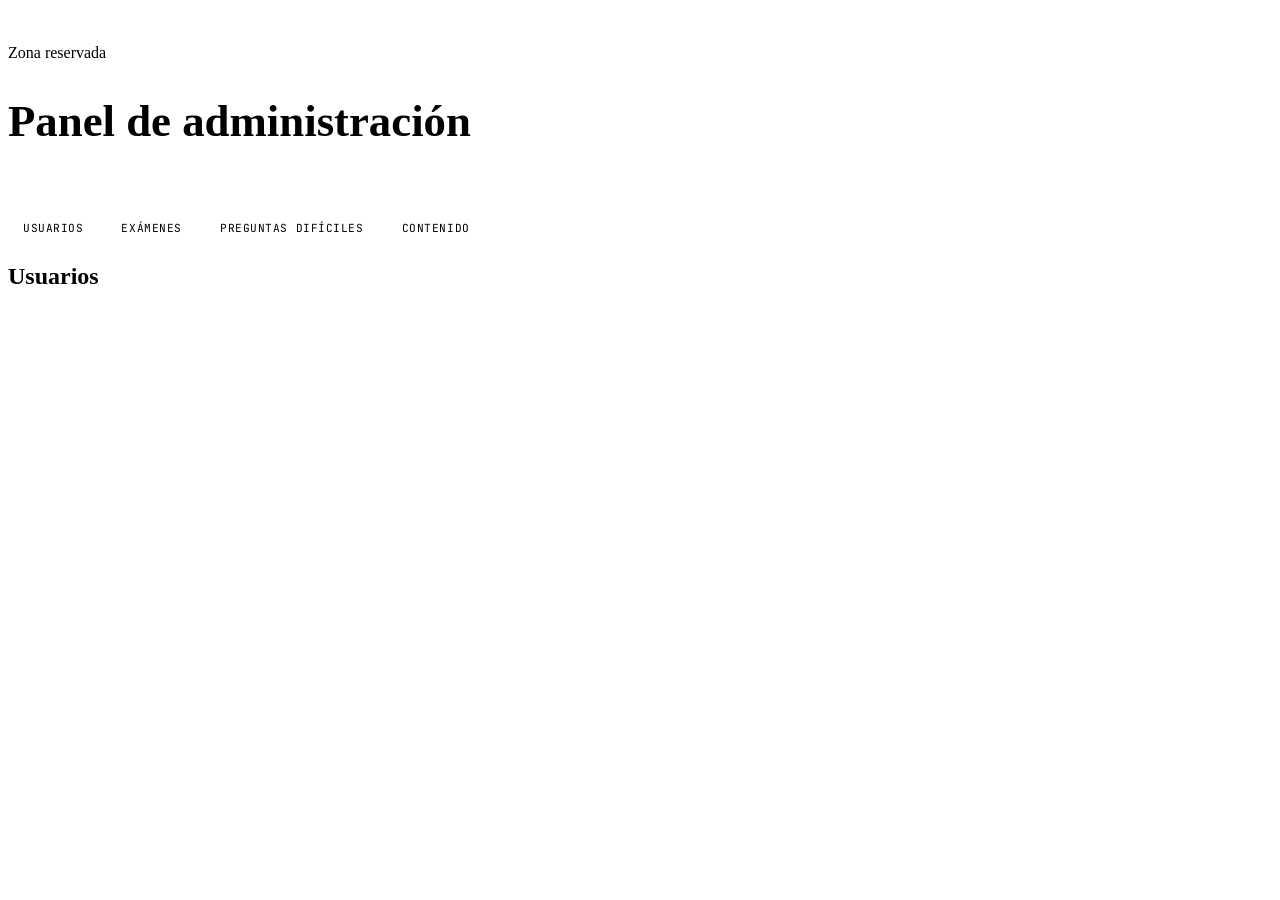
==== admin.html @ 86afa159 "Add files via upload" ====
<!doctype html>
<html lang="es">
<head>
<meta charset="utf-8">
<meta name="viewport" content="width=device-width, initial-scale=1, viewport-fit=cover">
<title>Administración · Física UNED</title>
<meta name="theme-color" content="#0a1210">
<link rel="manifest" href="manifest.webmanifest">
<link rel="icon" href="icons/icon.svg" type="image/svg+xml">
<link rel="apple-touch-icon" href="icons/icon-180.png">
<link rel="preconnect" href="https://fonts.googleapis.com">
<link rel="preconnect" href="https://fonts.gstatic.com" crossorigin>
<link rel="stylesheet" href="https://fonts.googleapis.com/css2?family=Big+Shoulders+Display:wght@600;700;800&family=Literata:ital,wght@0,400;0,500;0,600;1,400&family=JetBrains+Mono:wght@400;500;700&display=swap">
<link rel="stylesheet" href="assets/css/base.css">
<style>
  .admin-hero{ padding:36px 0 6px; }
  .admin-hero h1{ font-size:clamp(1.9rem,5.5vw,2.8rem); line-height:1; }
  .admin-hero h1 em{ font-style:normal; color:var(--accent); }
  .kpis{ display:grid; grid-template-columns:repeat(auto-fit,minmax(150px,1fr)); gap:12px; margin-top:22px; }
  .kpi{ background:var(--bg-elev); border:1px solid var(--line); border-radius:11px; padding:15px 17px; }
  .kpi .k{ font-family:'JetBrains Mono',monospace; font-size:0.6rem; text-transform:uppercase; letter-spacing:0.08em; color:var(--ink-dim); display:block; }
  .kpi .v{ font-family:'Big Shoulders Display',sans-serif; font-size:1.9rem; font-weight:800; line-height:1.1; margin-top:4px; }
  .kpi .n{ font-size:0.72rem; color:var(--ink-dim); font-family:'JetBrains Mono',monospace; }
  .tabs-admin{ display:flex; gap:8px; margin-top:26px; flex-wrap:wrap; }
  .tabs-admin button{
    font-family:'JetBrains Mono',monospace; font-size:0.7rem; text-transform:uppercase; letter-spacing:0.05em;
    border:1px solid var(--line); background:var(--bg-elev); color:var(--ink-dim); border-radius:20px;
    padding:8px 15px; cursor:pointer;
  }
  .tabs-admin button[aria-selected="true"]{ border-color:var(--accent); color:var(--accent); background:var(--accent-soft); }
  select.rol{ padding:5px 8px; font-size:0.75rem; }
</style>
</head>
<body>

<main class="wrap">
  <section class="admin-hero">
    <span class="eyebrow">Zona reservada</span>
    <h1>Panel de <em>administración</em></h1>
    <p class="muted" id="subtitulo" style="max-width:60ch; margin-top:12px"></p>
    <div class="kpis" id="kpis"></div>
  </section>

  <div class="tabs-admin" role="tablist">
    <button role="tab" data-vista="usuarios" aria-selected="true">Usuarios</button>
    <button role="tab" data-vista="examenes" aria-selected="false">Exámenes</button>
    <button role="tab" data-vista="preguntas" aria-selected="false">Preguntas difíciles</button>
    <button role="tab" data-vista="contenido" aria-selected="false">Contenido</button>
  </div>

  <section class="panel" style="margin-top:16px">
    <div class="panel-head"><h2 id="tituloVista">Usuarios</h2><span class="pill" id="contadorVista"></span></div>
    <div class="panel-body" style="padding:0" id="vista"></div>
  </section>
</main>

<script type="module">
import * as store from "./assets/js/store.js";
import * as ui from "./assets/js/ui.js";
import { CURSOS, TEMARIOS } from "./assets/js/curriculum.js";

await ui.arrancar("admin");

const vista = document.getElementById("vista");
const contador = document.getElementById("contadorVista");
const titulo = document.getElementById("tituloVista");

/* --- control de acceso --- */
if (!store.esAdmin()){
  document.querySelector("main").innerHTML = "";
  document.querySelector("main").appendChild(
    ui.el("div",{class:"card", style:"margin-top:60px; text-align:center"},
      ui.el("h2",{},"Acceso restringido"),
      ui.el("p",{class:"muted", style:"margin-top:10px"},"Esta zona es solo para administradores."),
      ui.el("a",{class:"btn primary", href:"index.html"},"Volver al inicio")
    )
  );
} else {
  document.getElementById("subtitulo").textContent = store.modo()==="local"
    ? "Estás en modo local: aquí verás solo tus propios datos. Cuando conectes Supabase, este panel mostrará a todos los usuarios registrados, sus resultados y las preguntas que más se atascan."
    : "Gestión de usuarios registrados, resultados de exámenes y salud del contenido.";
  pintarKPIs();
  cambiarVista("usuarios");
}

document.querySelectorAll(".tabs-admin button").forEach(b=>{
  b.addEventListener("click", ()=>{
    document.querySelectorAll(".tabs-admin button").forEach(x=>x.setAttribute("aria-selected","false"));
    b.setAttribute("aria-selected","true");
    cambiarVista(b.dataset.vista);
  });
});

async function pintarKPIs(){
  const kpis = document.getElementById("kpis");
  kpis.innerHTML = "";
  let usuarios = [];
  try { usuarios = await store.adminUsuarios(); } catch(e){}
  const exs = await store.adminExamenes();
  const hace7 = Date.now() - 7*86400000;
  const activos = usuarios.filter(u=>u.last_seen_at && new Date(u.last_seen_at).getTime() > hace7).length;
  const publicados = Object.values(TEMARIOS).reduce((a,s)=>a+s.temas.filter(t=>t.estado==="publicado").length,0);
  const totalTemas = Object.values(TEMARIOS).reduce((a,s)=>a+s.temas.length,0);
  const abiertas = CURSOS.flatMap(c=>c.asignaturas).filter(a=>a.estado==="abierta").length;
  const totalAsig = CURSOS.flatMap(c=>c.asignaturas).length;

  [
    { k:"Usuarios", v:usuarios.length, n:`${activos} activos esta semana` },
    { k:"Exámenes hechos", v:exs.length, n:`${exs.filter(e=>e.passed).length} aprobados` },
    { k:"Temas publicados", v:`${publicados}/${totalTemas}`, n:"en Cálculo I" },
    { k:"Asignaturas abiertas", v:`${abiertas}/${totalAsig}`, n:"del grado completo" },
  ].forEach(d=>{
    kpis.appendChild(ui.el("div",{class:"kpi"},
      ui.el("span",{class:"k"}, d.k),
      ui.el("div",{class:"v"}, String(d.v)),
      ui.el("span",{class:"n"}, d.n)
    ));
  });
}

async function cambiarVista(nombre){
  vista.innerHTML = '<div class="empty">Cargando…</div>';
  if (nombre==="usuarios") return vistaUsuarios();
  if (nombre==="examenes") return vistaExamenes();
  if (nombre==="preguntas") return vistaPreguntas();
  if (nombre==="contenido") return vistaContenido();
}

async function vistaUsuarios(){
  titulo.textContent = "Usuarios";
  const usuarios = await store.adminUsuarios();
  contador.textContent = `${usuarios.length} registrados`;
  if(!usuarios.length){ vista.innerHTML = '<div class="empty">Todavía no hay usuarios registrados.</div>'; return; }

  const tabla = ui.el("table",{},
    ui.el("thead",{}, ui.el("tr",{},
      ui.el("th",{},"Usuario"), ui.el("th",{},"Correo"), ui.el("th",{},"Rol"),
      ui.el("th",{},"XP"), ui.el("th",{},"Aciertos"), ui.el("th",{},"Alta"), ui.el("th",{},"Última actividad")
    ))
  );
  const tbody = ui.el("tbody");
  usuarios.forEach(u=>{
    const selector = ui.el("select",{class:"rol"});
    ["student","admin"].forEach(r=>{
      const o = ui.el("option",{value:r}, r==="admin"?"Administrador":"Estudiante");
      if((u.role||"student")===r) o.setAttribute("selected","selected");
      selector.appendChild(o);
    });
    selector.addEventListener("change", async ()=>{
      try{ await store.adminCambiarRol(u.id, selector.value); }
      catch(e){ alert("No se pudo cambiar el rol: "+e.message); }
    });
    if (store.modo()==="local") selector.disabled = true;

    tbody.appendChild(ui.el("tr",{},
      ui.el("td",{}, u.display_name || "—"),
      ui.el("td",{class:"num"}, u.email || "—"),
      ui.el("td",{}, selector),
      ui.el("td",{class:"num"}, String(u.xp ?? 0)),
      ui.el("td",{class:"num"}, `${u.correctas ?? 0}/${u.respuestas ?? 0}`),
      ui.el("td",{class:"num"}, ui.fecha(u.created_at)),
      ui.el("td",{class:"num"}, ui.haceCuanto(u.last_seen_at))
    ));
  });
  tabla.appendChild(tbody);
  vista.innerHTML = "";
  vista.appendChild(ui.el("div",{class:"table-scroll"}, tabla));
}

async function vistaExamenes(){
  titulo.textContent = "Exámenes";
  const exs = await store.adminExamenes();
  contador.textContent = `${exs.length} intentos`;
  if(!exs.length){ vista.innerHTML = '<div class="empty">Todavía no se ha hecho ningún examen.</div>'; return; }

  const tabla = ui.el("table",{},
    ui.el("thead",{}, ui.el("tr",{},
      ui.el("th",{},"Fecha"), ui.el("th",{},"Usuario"), ui.el("th",{},"Tema"),
      ui.el("th",{},"Nota"), ui.el("th",{},"Resultado")
    ))
  );
  const tbody = ui.el("tbody");
  exs.forEach(e=>{
    const tema = Object.values(TEMARIOS).flatMap(a=>a.temas).find(t=>t.code===e.topic);
    tbody.appendChild(ui.el("tr",{},
      ui.el("td",{class:"num"}, ui.fecha(e.at, true)),
      ui.el("td",{}, e.nombre || e.email || "—"),
      ui.el("td",{}, tema?.titulo || e.topic),
      ui.el("td",{class:"num"}, `${e.score}/${e.total}`),
      ui.el("td",{}, ui.el("span",{class:"pill "+(e.passed?"on":"warn")}, e.passed?"Aprobado":"Suspenso"))
    ));
  });
  tabla.appendChild(tbody);
  vista.innerHTML = "";
  vista.appendChild(ui.el("div",{class:"table-scroll"}, tabla));
}

async function vistaPreguntas(){
  titulo.textContent = "Preguntas difíciles";
  const dificiles = await store.adminPreguntasDificiles();
  contador.textContent = `${dificiles.length} con fallos`;
  if(!dificiles.length){ vista.innerHTML = '<div class="empty">Ninguna pregunta acumula fallos todavía.</div>'; return; }

  const tabla = ui.el("table",{},
    ui.el("thead",{}, ui.el("tr",{},
      ui.el("th",{},"Pregunta"), ui.el("th",{},"Fallos"), ui.el("th",{},"Intentos"), ui.el("th",{},"Tasa de fallo")
    ))
  );
  const tbody = ui.el("tbody");
  dificiles.forEach(d=>{
    const tasa = Math.round(100*d.fallos/Math.max(1,d.intentos));
    tbody.appendChild(ui.el("tr",{},
      ui.el("td",{class:"num"}, d.item),
      ui.el("td",{class:"num"}, String(d.fallos)),
      ui.el("td",{class:"num"}, String(d.intentos)),
      ui.el("td",{}, ui.el("span",{class:"pill "+(tasa>60?"off":"warn")}, tasa+"%"))
    ));
  });
  tabla.appendChild(tbody);
  vista.innerHTML = "";
  vista.appendChild(ui.el("div",{class:"table-scroll"}, tabla));
  vista.appendChild(ui.el("div",{class:"empty", style:"text-align:left"},
    "Las preguntas con tasa de fallo alta son candidatas a reescribirse o a reforzarse con más explicación en el tema."));
}

function vistaContenido(){
  titulo.textContent = "Contenido";
  const asignaturas = CURSOS.flatMap(c=>c.asignaturas.map(a=>({...a, curso:c.n})));
  contador.textContent = `${asignaturas.length} asignaturas`;
  const tabla = ui.el("table",{},
    ui.el("thead",{}, ui.el("tr",{},
      ui.el("th",{},"Curso"), ui.el("th",{},"Asignatura"), ui.el("th",{},"Estado"), ui.el("th",{},"Temas publicados")
    ))
  );
  const tbody = ui.el("tbody");
  asignaturas.forEach(a=>{
    const temario = TEMARIOS[a.code];
    const pub = temario ? temario.temas.filter(t=>t.estado==="publicado").length : 0;
    const tot = temario ? temario.temas.length : 0;
    tbody.appendChild(ui.el("tr",{},
      ui.el("td",{class:"num"}, String(a.curso)),
      ui.el("td",{}, a.nombre),
      ui.el("td",{}, ui.el("span",{class:"pill "+(a.estado==="abierta"?"on":"")}, a.estado==="abierta"?"Abierta":"En construcción")),
      ui.el("td",{class:"num"}, tot ? `${pub}/${tot}` : "—")
    ));
  });
  tabla.appendChild(tbody);
  vista.innerHTML = "";
  vista.appendChild(ui.el("div",{class:"table-scroll"}, tabla));
}

ui.montarPie();
</script>
</body>
</html>
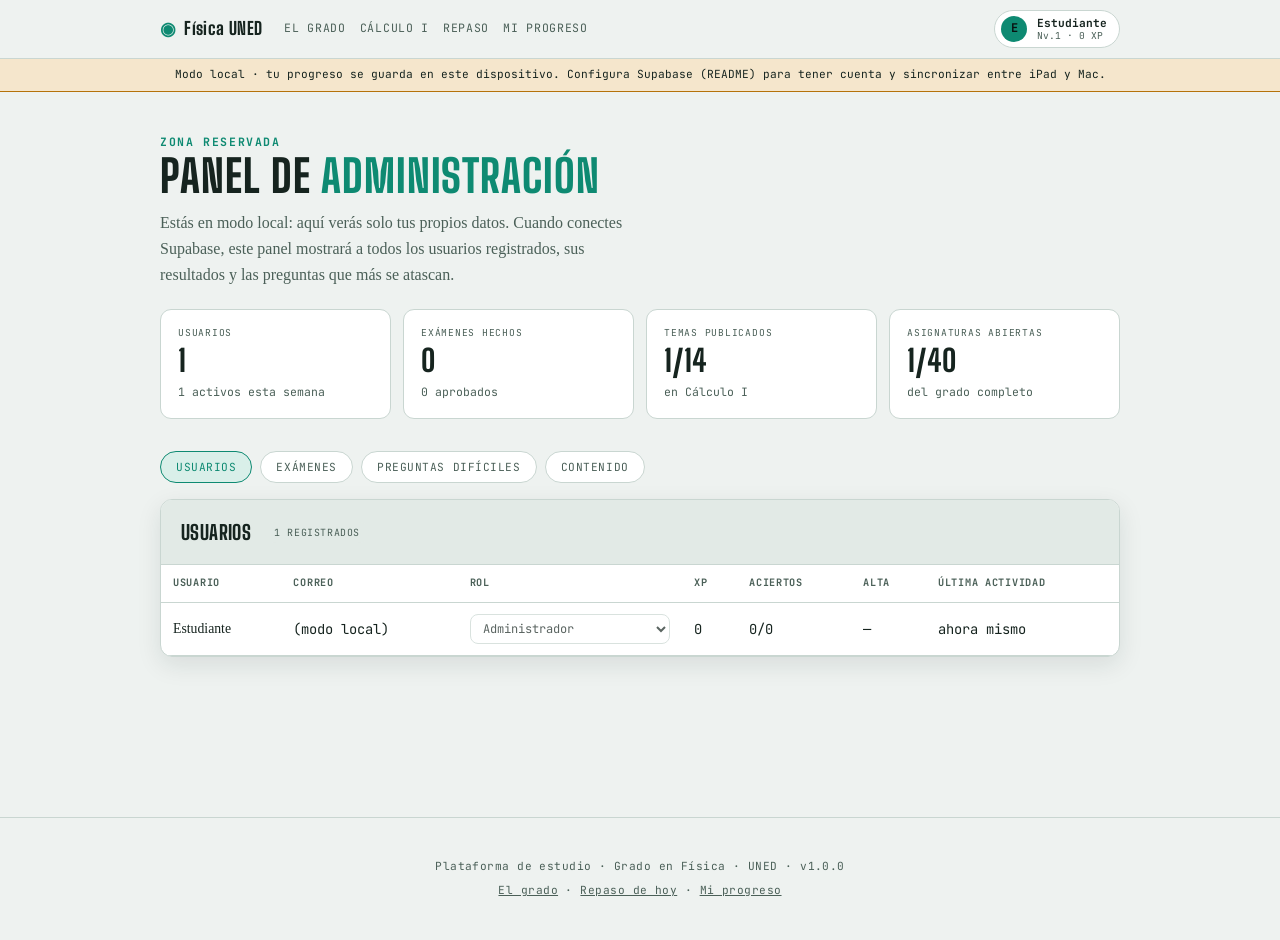
==== commit 846725bb: "Add files via upload" ====
--- a/admin.html
+++ b/admin.html
@@ -6,12 +6,303 @@
 <title>Administración · Física UNED</title>
 <meta name="theme-color" content="#0a1210">
 <link rel="manifest" href="manifest.webmanifest">
-<link rel="icon" href="icons/icon.svg" type="image/svg+xml">
-<link rel="apple-touch-icon" href="icons/icon-180.png">
+<link rel="icon" href="icon.svg" type="image/svg+xml">
+<link rel="apple-touch-icon" href="icon-180.png">
 <link rel="preconnect" href="https://fonts.googleapis.com">
 <link rel="preconnect" href="https://fonts.gstatic.com" crossorigin>
 <link rel="stylesheet" href="https://fonts.googleapis.com/css2?family=Big+Shoulders+Display:wght@600;700;800&family=Literata:ital,wght@0,400;0,500;0,600;1,400&family=JetBrains+Mono:wght@400;500;700&display=swap">
-<link rel="stylesheet" href="assets/css/base.css">
+<style>
+/* ==========================================================================
+   Física UNED — sistema de diseño compartido
+   Estética: panel de instrumentación / osciloscopio de laboratorio
+   ========================================================================== */
+
+:root{
+  --bg:#eef2f0;
+  --bg-elev:#ffffff;
+  --bg-sunken:#e2eae6;
+  --ink:#16241f;
+  --ink-dim:#4b6058;
+  --accent:#0e8a72;
+  --accent-soft:#d9efe9;
+  --accent-2:#b5720a;
+  --accent-2-soft:#f5e6cc;
+  --line:#c9d6d1;
+  --grid:#dbe5e1;
+  --bad:#b1352b;
+  --bad-soft:#f6dcda;
+  --good:#0e8a72;
+  --shadow:0 8px 24px rgba(20,40,35,0.10);
+  --scope-bg:#0a1210;
+  --radius:12px;
+}
+@media (prefers-color-scheme: dark){
+  :root:not([data-theme="light"]){
+    --bg:#0a1210;
+    --bg-elev:#101c19;
+    --bg-sunken:#0d1815;
+    --ink:#e7f3ee;
+    --ink-dim:#93a8a0;
+    --accent:#3ddc97;
+    --accent-soft:#123227;
+    --accent-2:#ffb454;
+    --accent-2-soft:#2b2213;
+    --line:#1f2f2a;
+    --grid:#16211d;
+    --bad:#ff8686;
+    --bad-soft:#2c1414;
+    --good:#3ddc97;
+    --shadow:0 8px 28px rgba(0,0,0,0.45);
+    --scope-bg:#050b09;
+  }
+}
+:root[data-theme="dark"]{
+  --bg:#0a1210;
+  --bg-elev:#101c19;
+  --bg-sunken:#0d1815;
+  --ink:#e7f3ee;
+  --ink-dim:#93a8a0;
+  --accent:#3ddc97;
+  --accent-soft:#123227;
+  --accent-2:#ffb454;
+  --accent-2-soft:#2b2213;
+  --line:#1f2f2a;
+  --grid:#16211d;
+  --bad:#ff8686;
+  --bad-soft:#2c1414;
+  --good:#3ddc97;
+  --shadow:0 8px 28px rgba(0,0,0,0.45);
+  --scope-bg:#050b09;
+}
+
+*{ box-sizing:border-box; }
+html{ -webkit-text-size-adjust:100%; }
+body{
+  margin:0;
+  background:var(--bg);
+  color:var(--ink);
+  font-family:'Literata', Georgia, 'Times New Roman', serif;
+  line-height:1.6;
+  min-height:100vh;
+  overscroll-behavior-y:none;
+}
+img{ max-width:100%; }
+[hidden]{ display:none !important; }
+::selection{ background:var(--accent); color:var(--bg-elev); }
+
+h1,h2,h3,.display{
+  font-family:'Big Shoulders Display', 'Arial Narrow', sans-serif;
+  text-transform:uppercase;
+  letter-spacing:0.02em;
+  text-wrap:balance;
+  font-weight:800;
+  margin:0;
+}
+p{ margin:0 0 14px; }
+a{ color:var(--accent); }
+.mono{ font-family:'JetBrains Mono', ui-monospace, monospace; }
+code, .formula{
+  font-family:'JetBrains Mono', ui-monospace, monospace;
+  background:var(--bg-sunken);
+  border:1px solid var(--line);
+  border-radius:4px;
+  padding:0.05em 0.4em;
+  font-size:0.92em;
+  font-variant-numeric:tabular-nums;
+}
+.eyebrow{
+  font-family:'JetBrains Mono', monospace;
+  text-transform:uppercase;
+  letter-spacing:0.14em;
+  font-size:0.72rem;
+  color:var(--accent);
+  font-weight:700;
+}
+.muted{ color:var(--ink-dim); }
+.center{ text-align:center; }
+
+/* ===== Contenedores ===== */
+.wrap{ max-width:1000px; margin:0 auto; padding:0 20px 100px; }
+.wrap.narrow{ max-width:880px; }
+.wrap.tight{ max-width:520px; }
+section + section{ margin-top:38px; }
+
+/* ===== Barra superior compartida ===== */
+.appbar{
+  position:sticky; top:0; z-index:60;
+  background:color-mix(in srgb, var(--bg) 90%, transparent);
+  backdrop-filter:blur(10px);
+  border-bottom:1px solid var(--line);
+}
+.appbar-inner{
+  max-width:1000px; margin:0 auto; padding:10px 20px;
+  display:flex; align-items:center; gap:16px;
+}
+.brand{
+  font-family:'Big Shoulders Display',sans-serif; font-weight:800; font-size:1.1rem;
+  letter-spacing:0.02em; white-space:nowrap; text-decoration:none; color:var(--ink);
+  display:flex; align-items:center; gap:8px;
+}
+.brand .spark{ color:var(--accent); }
+.appbar nav{ display:flex; gap:14px; align-items:center; margin-left:6px; }
+.appbar nav a{
+  font-family:'JetBrains Mono',monospace; font-size:0.72rem; text-transform:uppercase;
+  letter-spacing:0.06em; text-decoration:none; color:var(--ink-dim); padding:4px 0;
+  border-bottom:2px solid transparent;
+}
+.appbar nav a:hover{ color:var(--ink); }
+.appbar nav a[aria-current="page"]{ color:var(--accent); border-bottom-color:var(--accent); }
+.appbar .spacer{ margin-left:auto; }
+
+.userchip{
+  display:flex; align-items:center; gap:10px; text-decoration:none; color:var(--ink);
+  border:1px solid var(--line); border-radius:22px; padding:5px 12px 5px 6px; background:var(--bg-elev);
+}
+.userchip .avatar{
+  width:26px; height:26px; border-radius:50%; background:var(--accent); color:var(--scope-bg);
+  display:flex; align-items:center; justify-content:center; font-family:'JetBrains Mono',monospace;
+  font-weight:700; font-size:0.75rem; flex:none;
+}
+.userchip .meta{ display:flex; flex-direction:column; line-height:1.15; }
+.userchip .meta .n{ font-family:'JetBrains Mono',monospace; font-size:0.7rem; font-weight:700; }
+.userchip .meta .x{ font-family:'JetBrains Mono',monospace; font-size:0.6rem; color:var(--ink-dim); }
+@media (max-width:640px){
+  .appbar nav{ display:none; }
+  .userchip .meta{ display:none; }
+}
+
+/* ===== Botones ===== */
+.btn{
+  font-family:'JetBrains Mono',monospace; font-weight:700; font-size:0.82rem;
+  letter-spacing:0.03em; text-transform:uppercase; border-radius:8px; border:1px solid var(--line);
+  padding:11px 18px; cursor:pointer; background:var(--bg-elev); color:var(--ink);
+  transition:transform .15s ease, border-color .15s ease; text-decoration:none; display:inline-block;
+  text-align:center;
+}
+.btn:hover{ transform:translateY(-1px); border-color:var(--accent); }
+.btn:active{ transform:translateY(0); }
+.btn.primary{ background:var(--accent); color:var(--scope-bg); border-color:var(--accent); }
+.btn.ghost{ background:transparent; }
+.btn.danger{ color:var(--bad); border-color:var(--bad); }
+.btn.small{ padding:7px 12px; font-size:0.7rem; }
+.btn:disabled{ opacity:0.45; cursor:not-allowed; transform:none; }
+.btn-row{ display:flex; gap:12px; flex-wrap:wrap; }
+
+/* ===== Formularios ===== */
+.field{ display:flex; flex-direction:column; gap:6px; }
+label{
+  font-family:'JetBrains Mono',monospace; font-size:0.68rem; text-transform:uppercase;
+  letter-spacing:0.06em; color:var(--ink-dim); display:flex; justify-content:space-between;
+}
+label b{ color:var(--ink); font-variant-numeric:tabular-nums; }
+input[type=email], input[type=password], input[type=text], select, textarea{
+  font-family:'JetBrains Mono',monospace; background:var(--bg-elev); color:var(--ink);
+  border:1px solid var(--line); border-radius:8px; padding:11px 12px; font-size:0.9rem; width:100%;
+}
+input:focus-visible, select:focus-visible, button:focus-visible, a:focus-visible{
+  outline:2px solid var(--accent); outline-offset:2px;
+}
+input[type=range]{ width:100%; accent-color:var(--accent); }
+
+/* ===== Tarjetas / paneles ===== */
+.card{
+  background:var(--bg-elev); border:1px solid var(--line); border-radius:var(--radius);
+  padding:20px; box-shadow:var(--shadow);
+}
+.panel{
+  background:var(--bg-elev); border:1px solid var(--line); border-radius:var(--radius);
+  overflow:hidden; box-shadow:var(--shadow);
+}
+.panel-head{
+  display:flex; align-items:center; gap:14px; padding:16px 20px;
+  border-bottom:1px solid var(--line); background:var(--bg-sunken);
+}
+.panel-head h2{ font-size:1.25rem; }
+.panel-body{ padding:20px; }
+
+.callout{
+  background:var(--accent-2-soft); border:1px solid var(--accent-2); border-radius:8px;
+  padding:12px 14px; font-size:0.92rem; margin:14px 0;
+}
+.callout .eyebrow{ color:var(--accent-2); }
+.notice{
+  background:var(--accent-soft); border:1px solid var(--accent); border-radius:8px;
+  padding:12px 14px; font-size:0.9rem; color:var(--ink);
+}
+.notice.error{ background:var(--bad-soft); border-color:var(--bad); }
+
+/* ===== Barras de progreso ===== */
+.bar-track{ height:8px; border-radius:5px; background:var(--bg-sunken); border:1px solid var(--line); overflow:hidden; }
+.bar-fill{ height:100%; background:linear-gradient(90deg, var(--accent), var(--accent-2)); width:0%; transition:width .5s ease; }
+
+.ring{ position:relative; flex:none; }
+.ring svg{ transform:rotate(-90deg); display:block; }
+.ring .ring-label{
+  position:absolute; inset:0; display:flex; align-items:center; justify-content:center;
+  font-family:'JetBrains Mono',monospace; font-weight:700; font-size:0.9rem;
+}
+
+/* ===== Estadísticas ===== */
+.stat-row{ display:flex; flex-wrap:wrap; gap:10px 28px; }
+.stat{ font-family:'JetBrains Mono',monospace; }
+.stat .k{ display:block; font-size:0.63rem; text-transform:uppercase; letter-spacing:0.08em; color:var(--ink-dim); }
+.stat .v{ font-size:1.15rem; font-weight:700; font-variant-numeric:tabular-nums; }
+.stat .v.good{ color:var(--good); }
+.stat .v.bad{ color:var(--bad); }
+.stat .v.warn{ color:var(--accent-2); }
+
+/* ===== Tablas ===== */
+.table-scroll{ overflow-x:auto; }
+table{ width:100%; border-collapse:collapse; font-size:0.86rem; }
+th{
+  font-family:'JetBrains Mono',monospace; font-size:0.64rem; text-transform:uppercase;
+  letter-spacing:0.07em; color:var(--ink-dim); text-align:left; padding:10px 12px;
+  border-bottom:1px solid var(--line); white-space:nowrap; font-weight:700;
+}
+td{ padding:11px 12px; border-bottom:1px solid var(--line); vertical-align:middle; }
+tbody tr:hover{ background:var(--bg-sunken); }
+td.num{ font-family:'JetBrains Mono',monospace; font-variant-numeric:tabular-nums; }
+
+.pill{
+  font-family:'JetBrains Mono',monospace; font-size:0.62rem; text-transform:uppercase;
+  letter-spacing:0.06em; padding:3px 9px; border-radius:20px; white-space:nowrap;
+  background:var(--bg-sunken); color:var(--ink-dim); display:inline-block;
+}
+.pill.on{ background:var(--accent-soft); color:var(--good); }
+.pill.warn{ background:var(--accent-2-soft); color:var(--accent-2); }
+.pill.off{ background:var(--bad-soft); color:var(--bad); }
+
+/* ===== Estado de carga / vacío ===== */
+.skeleton{
+  background:linear-gradient(90deg, var(--bg-sunken), var(--bg-elev), var(--bg-sunken));
+  background-size:200% 100%; animation:shimmer 1.4s infinite; border-radius:6px; height:14px;
+}
+@keyframes shimmer{ 0%{background-position:200% 0} 100%{background-position:-200% 0} }
+.empty{
+  padding:34px 20px; text-align:center; color:var(--ink-dim);
+  font-family:'JetBrains Mono',monospace; font-size:0.8rem;
+}
+
+/* ===== Pie ===== */
+footer.appfoot{
+  text-align:center; padding:40px 20px; color:var(--ink-dim);
+  font-family:'JetBrains Mono',monospace; font-size:0.7rem; letter-spacing:0.04em;
+  border-top:1px solid var(--line); margin-top:60px;
+}
+footer.appfoot a{ color:var(--ink-dim); }
+
+/* ===== Aviso de modo local ===== */
+.localbanner{
+  background:var(--accent-2-soft); border-bottom:1px solid var(--accent-2);
+  font-family:'JetBrains Mono',monospace; font-size:0.7rem; text-align:center;
+  padding:7px 16px; color:var(--ink);
+}
+
+@media (prefers-reduced-motion: reduce){
+  *{ transition:none !important; animation:none !important; scroll-behavior:auto !important; }
+}
+
+</style>
 <style>
   .admin-hero{ padding:36px 0 6px; }
   .admin-hero h1{ font-size:clamp(1.9rem,5.5vw,2.8rem); line-height:1; }
@@ -30,6 +321,40 @@
   .tabs-admin button[aria-selected="true"]{ border-color:var(--accent); color:var(--accent); background:var(--accent-soft); }
   select.rol{ padding:5px 8px; font-size:0.75rem; }
 </style>
+<!-- Diagnóstico de arranque: avisa en pantalla si faltan archivos en el servidor -->
+<script>
+(function () {
+  var fallos = [];
+  window.addEventListener('error', function (e) {
+    var t = e.target;
+    if (t && (t.tagName === 'SCRIPT' || t.tagName === 'LINK')) {
+      var url = t.src || t.href || '';
+      if (url && url.indexOf('fonts.googleapis') === -1 && fallos.indexOf(url) === -1) fallos.push(url);
+    }
+  }, true);
+  window.addEventListener('DOMContentLoaded', function () {
+    setTimeout(function () {
+      if (window.__appLista) return;
+      var lista = fallos.length
+        ? '<ul style="margin:8px 0 0 18px;padding:0">' + fallos.map(function (f) {
+            return '<li style="margin:3px 0;font-family:ui-monospace,monospace;font-size:13px">' +
+                   f.replace(location.origin, '') + '</li>';
+          }).join('') + '</ul>'
+        : '';
+      var aviso = document.createElement('div');
+      aviso.setAttribute('role', 'alert');
+      aviso.style.cssText = 'position:fixed;left:0;right:0;bottom:0;z-index:99999;background:#2c1414;' +
+        'color:#ffe4e4;border-top:2px solid #ff8686;padding:16px 20px;max-height:60vh;overflow:auto;' +
+        'font:14px/1.55 -apple-system,BlinkMacSystemFont,"Segoe UI",Roboto,sans-serif';
+      aviso.innerHTML = '<b>La aplicación no ha arrancado.</b> Faltan archivos en el servidor' +
+        (fallos.length ? ':' : '. Comprueba que las carpetas <b>assets/</b>, <b>temas/</b> e <b>icons/</b> ' +
+         'estén subidas junto a los .html.') + lista +
+        '<div style="margin-top:10px;opacity:.85">Sube la carpeta completa (con sus subcarpetas) y recarga.</div>';
+      document.body.appendChild(aviso);
+    }, 8000);
+  });
+})();
+</script>
 </head>
 <body>
 
@@ -55,9 +380,1401 @@
 </main>
 
 <script type="module">
-import * as store from "./assets/js/store.js";
-import * as ui from "./assets/js/ui.js";
-import { CURSOS, TEMARIOS } from "./assets/js/curriculum.js";
+/* ============ APLICACIÓN COMPLETA INCRUSTADA ============ */
+/* ===== módulo: assets/js/config.js ===== */
+/* ==========================================================================
+   CONFIGURACIÓN — el único archivo que necesitas tocar
+   ==========================================================================
+
+   MODO LOCAL (por defecto)
+   Si dejas SUPABASE_URL y SUPABASE_ANON_KEY vacíos, la aplicación funciona
+   igualmente: guarda tu progreso en el propio dispositivo (localStorage).
+   Perfecto para estudiar tú solo desde ya, sin registrarte en nada.
+
+   MODO NUBE (cuando quieras cuentas de usuario)
+   Rellena las dos claves con los datos de tu proyecto de Supabase y la web
+   pasará automáticamente a tener registro, login, sincronización entre
+   dispositivos y panel de administración. No hay que cambiar nada más.
+   Las instrucciones paso a paso están en README.md.
+   ========================================================================== */
+
+const SUPABASE_URL = "";
+const SUPABASE_ANON_KEY = "";
+
+/* Correos que se convierten automáticamente en administradores al registrarse.
+   Pon aquí el tuyo antes de crear tu cuenta, por ejemplo:
+   export const ADMIN_EMAILS = ["yo@ejemplo.com"];                            */
+const ADMIN_EMAILS = [];
+
+/* Identidad de la aplicación */
+const APP = {
+  nombre: "Física UNED",
+  nombreLargo: "Plataforma de estudio · Grado en Física · UNED",
+  version: "1.0.0",
+};
+
+/* ¿Hay configuración de nube disponible? */
+const CLOUD_ENABLED = Boolean(SUPABASE_URL && SUPABASE_ANON_KEY);
+
+const config = { SUPABASE_URL, SUPABASE_ANON_KEY, ADMIN_EMAILS, APP, CLOUD_ENABLED };
+
+/* ===== módulo: assets/js/curriculum.js ===== */
+/* ==========================================================================
+   PLAN DE ESTUDIOS — Grado en Física (UNED, código 6104)
+   Cada asignatura tiene estado: "abierta" | "construccion"
+   Para abrir una asignatura nueva: cambia su estado y añade su "ruta".
+   ========================================================================== */
+
+const CURSOS = [
+  {
+    n: 1,
+    nombre: "Primer curso",
+    asignaturas: [
+      { code: "ff1",  nombre: "Fundamentos de Física I",    sem: 1, ects: 6, tipo: "básica", estado: "construccion" },
+      { code: "am1",  nombre: "Análisis Matemático I",      sem: 1, ects: 6, tipo: "básica", estado: "abierta", ruta: "asignatura.html?code=am1" },
+      { code: "alg",  nombre: "Álgebra",                    sem: 1, ects: 6, tipo: "básica", estado: "construccion" },
+      { code: "qui",  nombre: "Química",                    sem: 1, ects: 6, tipo: "básica", estado: "construccion" },
+      { code: "bio",  nombre: "Biología",                   sem: 1, ects: 6, tipo: "básica", estado: "construccion" },
+      { code: "ff2",  nombre: "Fundamentos de Física II",   sem: 2, ects: 6, tipo: "básica", estado: "construccion" },
+      { code: "am2",  nombre: "Análisis Matemático II",     sem: 2, ects: 6, tipo: "básica", estado: "construccion" },
+      { code: "mm1",  nombre: "Métodos Matemáticos I",      sem: 2, ects: 6, tipo: "básica", estado: "construccion" },
+      { code: "fc1",  nombre: "Física Computacional I",     sem: 2, ects: 6, tipo: "básica", estado: "construccion" },
+      { code: "te1",  nombre: "Técnicas Experimentales I",  sem: 2, ects: 6, tipo: "básica", estado: "construccion" },
+    ],
+  },
+  {
+    n: 2,
+    nombre: "Segundo curso",
+    asignaturas: [
+      { code: "ff3",  nombre: "Fundamentos de Física III",         sem: 1, ects: 6, tipo: "obligatoria", estado: "construccion" },
+      { code: "mm2",  nombre: "Métodos Matemáticos II",            sem: 1, ects: 6, tipo: "obligatoria", estado: "construccion" },
+      { code: "em1",  nombre: "Electromagnetismo I",               sem: 1, ects: 6, tipo: "obligatoria", estado: "construccion" },
+      { code: "fc2",  nombre: "Física Computacional II",           sem: 1, ects: 6, tipo: "obligatoria", estado: "construccion" },
+      { code: "mec",  nombre: "Mecánica",                          sem: 1, ects: 6, tipo: "obligatoria", estado: "construccion" },
+      { code: "mm3",  nombre: "Métodos Matemáticos III",           sem: 2, ects: 6, tipo: "obligatoria", estado: "construccion" },
+      { code: "vo",   nombre: "Vibraciones y Ondas",               sem: 2, ects: 6, tipo: "obligatoria", estado: "construccion" },
+      { code: "em2",  nombre: "Electromagnetismo II",              sem: 2, ects: 6, tipo: "obligatoria", estado: "construccion" },
+      { code: "tce",  nombre: "Teoría de Circuitos y Electrónica", sem: 2, ects: 6, tipo: "obligatoria", estado: "construccion" },
+      { code: "te2",  nombre: "Técnicas Experimentales II",        sem: 2, ects: 6, tipo: "obligatoria", estado: "construccion" },
+    ],
+  },
+  {
+    n: 3,
+    nombre: "Tercer curso",
+    asignaturas: [
+      { code: "mm4",  nombre: "Métodos Matemáticos IV",      sem: 1, ects: 6, tipo: "obligatoria", estado: "construccion" },
+      { code: "td1",  nombre: "Termodinámica I",             sem: 1, ects: 6, tipo: "obligatoria", estado: "construccion" },
+      { code: "fq1",  nombre: "Física Cuántica I",           sem: 1, ects: 6, tipo: "obligatoria", estado: "construccion" },
+      { code: "op1",  nombre: "Óptica I",                    sem: 1, ects: 6, tipo: "obligatoria", estado: "construccion" },
+      { code: "mt",   nombre: "Mecánica Teórica",            sem: 1, ects: 6, tipo: "obligatoria", estado: "construccion" },
+      { code: "td2",  nombre: "Termodinámica II",            sem: 2, ects: 6, tipo: "obligatoria", estado: "construccion" },
+      { code: "fq2",  nombre: "Física Cuántica II",          sem: 2, ects: 6, tipo: "obligatoria", estado: "construccion" },
+      { code: "op2",  nombre: "Óptica II",                   sem: 2, ects: 6, tipo: "obligatoria", estado: "construccion" },
+      { code: "edc",  nombre: "Electrodinámica Clásica",     sem: 2, ects: 6, tipo: "obligatoria", estado: "construccion" },
+      { code: "te3",  nombre: "Técnicas Experimentales III", sem: 2, ects: 6, tipo: "obligatoria", estado: "construccion" },
+    ],
+  },
+  {
+    n: 4,
+    nombre: "Cuarto curso",
+    asignaturas: [
+      { code: "fnp",  nombre: "Física Nuclear y de Partículas", sem: 1, ects: 6,  tipo: "obligatoria", estado: "construccion" },
+      { code: "me",   nombre: "Mecánica Estadística",           sem: 1, ects: 6,  tipo: "obligatoria", estado: "construccion" },
+      { code: "ffl",  nombre: "Física de Fluidos",              sem: 1, ects: 6,  tipo: "obligatoria", estado: "construccion" },
+      { code: "fes",  nombre: "Física del Estado Sólido",       sem: 2, ects: 6,  tipo: "obligatoria", estado: "construccion" },
+      { code: "te4",  nombre: "Técnicas Experimentales IV",     sem: 2, ects: 6,  tipo: "obligatoria", estado: "construccion" },
+      { code: "mca",  nombre: "Mecánica Cuántica Avanzada",     sem: 1, ects: 5,  tipo: "optativa",    estado: "construccion" },
+      { code: "ast",  nombre: "Astrofísica General",            sem: 2, ects: 5,  tipo: "optativa",    estado: "construccion" },
+      { code: "rg",   nombre: "Relatividad General",            sem: 2, ects: 5,  tipo: "optativa",    estado: "construccion" },
+      { code: "bfi",  nombre: "Biofísica",                      sem: 1, ects: 5,  tipo: "optativa",    estado: "construccion" },
+      { code: "tfg",  nombre: "Trabajo Fin de Grado",           sem: 0, ects: 10, tipo: "TFG",         estado: "construccion" },
+    ],
+  },
+];
+
+/* Índice rápido por código */
+const ASIGNATURAS = Object.fromEntries(
+  CURSOS.flatMap((c) => c.asignaturas.map((a) => [a.code, { ...a, curso: c.n }]))
+);
+
+/* ==========================================================================
+   TEMARIOS — por ahora solo Análisis Matemático I está abierta
+   estado: "publicado" | "pendiente"
+   ========================================================================== */
+
+const TEMARIOS = {
+  am1: {
+    nombre: "Análisis Matemático I",
+    apodo: "Observatorio de Cálculo I",
+    descripcion:
+      "Cálculo de una variable mirado siempre desde la física: cinemática, campos, ondas y órbitas.",
+    temas: [
+      { code: "preliminares", n: 1,  titulo: "Preliminares",                             gancho: "Números, rectas, cónicas, funciones y trigonometría", estado: "publicado", ruta: "tema-am1-01-preliminares.html", preguntas: 21 },
+      { code: "limites",      n: 2,  titulo: "Límites y continuidad",                     gancho: "El instante en el cálculo de velocidades",           estado: "pendiente" },
+      { code: "derivadas",    n: 3,  titulo: "Diferenciación",                            gancho: "La derivada como razón de cambio física",            estado: "pendiente" },
+      { code: "trascendentes",n: 4,  titulo: "Funciones trascendentes",                   gancho: "Crecimiento exponencial, desintegración radiactiva", estado: "pendiente" },
+      { code: "aplic-deriv",  n: 5,  titulo: "Aplicaciones de las derivadas",             gancho: "Optimización y razones de cambio relacionadas",      estado: "pendiente" },
+      { code: "integracion",  n: 6,  titulo: "Integración",                               gancho: "De la velocidad a la posición",                      estado: "pendiente" },
+      { code: "tecnicas-int", n: 7,  titulo: "Técnicas de integración",                   gancho: "El arsenal para resolver integrales reales",         estado: "pendiente" },
+      { code: "aplic-int",    n: 8,  titulo: "Aplicaciones de la integración",            gancho: "Trabajo, energía y centros de masa",                 estado: "pendiente" },
+      { code: "conicas",      n: 9,  titulo: "Cónicas paramétricas y polares",            gancho: "Órbitas en coordenadas naturales",                   estado: "pendiente" },
+      { code: "series",       n: 10, titulo: "Secuencias, series y series de potencias",  gancho: "Aproximaciones de Taylor en física",                 estado: "pendiente" },
+      { code: "complejos",    n: 11, titulo: "Apéndice I · Números complejos",            gancho: "Oscilaciones y ondas con fasores",                   estado: "pendiente" },
+      { code: "func-complej", n: 12, titulo: "Apéndice II · Funciones complejas",         gancho: "Herramientas para electromagnetismo",                estado: "pendiente" },
+      { code: "continuas",    n: 13, titulo: "Apéndice III · Funciones continuas",        gancho: "El rigor detrás de la intuición física",             estado: "pendiente" },
+      { code: "riemann",      n: 14, titulo: "Apéndice IV · La integral de Riemann",      gancho: "Qué significa sumar infinitos trocitos",             estado: "pendiente" },
+    ],
+    recursos: [
+      { titulo: "Tablas de fórmulas e integrales", nota: "Chuleta rápida de derivadas e integrales" },
+      { titulo: "Soluciones de ejercicios impares", nota: "Para autocorregirte tras cada estación" },
+    ],
+  },
+};
+
+/* Utilidades */
+function temasDe(subjectCode) {
+  return TEMARIOS[subjectCode]?.temas ?? [];
+}
+function temaPublicado(subjectCode, topicCode) {
+  return temasDe(subjectCode).find((t) => t.code === topicCode && t.estado === "publicado");
+}
+function totalTemasPublicados() {
+  return Object.values(TEMARIOS).reduce(
+    (acc, s) => acc + s.temas.filter((t) => t.estado === "publicado").length, 0
+  );
+}
+function totalAsignaturas() {
+  return CURSOS.reduce((acc, c) => acc + c.asignaturas.length, 0);
+}
+function asignaturasAbiertas() {
+  return CURSOS.flatMap((c) => c.asignaturas).filter((a) => a.estado === "abierta");
+}
+
+const curriculum = { temasDe, temaPublicado, totalTemasPublicados, totalAsignaturas, asignaturasAbiertas, CURSOS, ASIGNATURAS, TEMARIOS };
+
+/* ===== módulo: assets/js/store.js ===== */
+/* ==========================================================================
+   STORE — sesión, usuarios y progreso
+   Funciona en dos modos de forma transparente:
+     · MODO LOCAL  → todo se guarda en este dispositivo (localStorage)
+     · MODO NUBE   → Supabase (auth + Postgres), con caché local y cola offline
+   ========================================================================== */
+
+const LS = {
+  progress: "fu_progress_v1",
+  exams: "fu_exams_v1",
+  profile: "fu_local_profile_v1",
+  queue: "fu_sync_queue_v1",
+};
+
+/* ---------- utilidades de almacenamiento seguro ---------- */
+function lsGet(key, fallback) {
+  try {
+    const raw = localStorage.getItem(key);
+    return raw ? JSON.parse(raw) : fallback;
+  } catch (e) {
+    return fallback;
+  }
+}
+function lsSet(key, value) {
+  try { localStorage.setItem(key, JSON.stringify(value)); } catch (e) { /* modo privado */ }
+}
+
+/* ---------- niveles ---------- */
+const NIVELES = [
+  { min: 0,   titulo: "Aprendiz de Newton" },
+  { min: 60,  titulo: "Técnico de Laboratorio" },
+  { min: 150, titulo: "Analista de Trayectorias" },
+  { min: 280, titulo: "Maestro de Kepler" },
+  { min: 450, titulo: "Físico Certificado" },
+  { min: 700, titulo: "Catedrático de Cálculo" },
+];
+function nivelDe(xp) {
+  let i = 0;
+  NIVELES.forEach((n, idx) => { if (xp >= n.min) i = idx; });
+  const siguiente = NIVELES[i + 1];
+  return {
+    nivel: i + 1,
+    titulo: NIVELES[i].titulo,
+    desde: NIVELES[i].min,
+    hasta: siguiente ? siguiente.min : NIVELES[i].min + 300,
+    porcentaje: siguiente
+      ? Math.min(100, Math.round((100 * (xp - NIVELES[i].min)) / (siguiente.min - NIVELES[i].min)))
+      : 100,
+  };
+}
+
+/* ---------- cliente Supabase (carga perezosa) ---------- */
+let _client = null;
+async function client() {
+  if (!CLOUD_ENABLED) return null;
+  if (_client) return _client;
+  const { createClient } = await import("https://cdn.jsdelivr.net/npm/@supabase/supabase-js@2/+esm");
+  _client = createClient(SUPABASE_URL, SUPABASE_ANON_KEY, {
+    auth: { persistSession: true, autoRefreshToken: true },
+  });
+  return _client;
+}
+
+/* ---------- estado en memoria ---------- */
+const state = {
+  modo: CLOUD_ENABLED ? "nube" : "local",
+  listo: false,
+  user: null,       // { id, email, nombre, rol }
+  answers: {},      // "subject/topic/item" → { correct, xp, at }
+  exams: [],        // { subject, topic, score, total, passed, at }
+};
+
+function modo() { return state.modo; }
+function usuario() { return state.user; }
+function esAdmin() { return state.user?.rol === "admin"; }
+function estaListo() { return state.listo; }
+
+const listeners = new Set();
+function onCambio(cb) { listeners.add(cb); return () => listeners.delete(cb); }
+function emitir() { listeners.forEach((cb) => { try { cb(state); } catch (e) {} }); }
+
+/* ---------- perfil local ---------- */
+function perfilLocal() {
+  let p = lsGet(LS.profile, null);
+  if (!p) {
+    p = { id: "local", email: null, nombre: "Estudiante", rol: "admin" };
+    lsSet(LS.profile, p);
+  }
+  return p;
+}
+function renombrarLocal(nombre) {
+  const p = perfilLocal();
+  p.nombre = nombre;
+  lsSet(LS.profile, p);
+  if (state.modo === "local") { state.user = p; emitir(); }
+}
+
+/* ==========================================================================
+   INICIALIZACIÓN
+   ========================================================================== */
+async function init() {
+  state.answers = lsGet(LS.progress, {});
+  state.exams = lsGet(LS.exams, []);
+
+  if (state.modo === "local") {
+    state.user = perfilLocal();
+    state.listo = true;
+    emitir();
+    return state;
+  }
+
+  try {
+    const sb = await client();
+    const { data: { session } } = await sb.auth.getSession();
+    if (session?.user) {
+      await cargarUsuarioNube(sb, session.user);
+      await cargarProgresoNube(sb);
+      await vaciarCola();
+    } else {
+      state.user = null;
+    }
+    sb.auth.onAuthStateChange(async (_evento, sesion) => {
+      if (sesion?.user) {
+        await cargarUsuarioNube(sb, sesion.user);
+        await cargarProgresoNube(sb);
+      } else {
+        state.user = null;
+      }
+      emitir();
+    });
+  } catch (e) {
+    console.warn("No se pudo conectar con la nube, se usa el modo local:", e.message);
+    state.modo = "local";
+    state.user = perfilLocal();
+  }
+
+  state.listo = true;
+  emitir();
+  return state;
+}
+
+async function cargarUsuarioNube(sb, authUser) {
+  let { data: perfil } = await sb.from("profiles").select("*").eq("id", authUser.id).maybeSingle();
+
+  if (!perfil) {
+    const rolInicial = ADMIN_EMAILS.includes(authUser.email) ? "admin" : "student";
+    const { data } = await sb.from("profiles").insert({
+      id: authUser.id,
+      email: authUser.email,
+      display_name: authUser.user_metadata?.display_name || authUser.email.split("@")[0],
+      role: rolInicial,
+    }).select().maybeSingle();
+    perfil = data;
+  } else {
+    sb.from("profiles").update({ last_seen_at: new Date().toISOString() }).eq("id", authUser.id).then(() => {});
+  }
+
+  state.user = {
+    id: authUser.id,
+    email: authUser.email,
+    nombre: perfil?.display_name || authUser.email.split("@")[0],
+    rol: perfil?.role || "student",
+  };
+}
+
+async function cargarProgresoNube(sb) {
+  const { data: filas } = await sb
+    .from("progress")
+    .select("subject_code, topic_code, item_id, correct, xp, answered_at, box, due_date, attempts, misses")
+    .eq("user_id", state.user.id);
+  if (filas) {
+    const mapa = {};
+    filas.forEach((f) => {
+      mapa[`${f.subject_code}/${f.topic_code}/${f.item_id}`] = {
+        correct: f.correct, xp: f.xp, at: f.answered_at,
+        box: f.box ?? 0, due: f.due_date, intentos: f.attempts ?? 1, fallos: f.misses ?? 0,
+      };
+    });
+    // La nube manda, pero conservamos lo que solo exista en local (pendiente de subir)
+    state.answers = { ...state.answers, ...mapa };
+    lsSet(LS.progress, state.answers);
+  }
+  const { data: examenes } = await sb
+    .from("exam_results")
+    .select("subject_code, topic_code, score, total, passed, taken_at")
+    .eq("user_id", state.user.id)
+    .order("taken_at", { ascending: false });
+  if (examenes) {
+    state.exams = examenes.map((e) => ({
+      subject: e.subject_code, topic: e.topic_code, score: e.score,
+      total: e.total, passed: e.passed, at: e.taken_at,
+    }));
+    lsSet(LS.exams, state.exams);
+  }
+}
+
+/* ==========================================================================
+   AUTENTICACIÓN
+   ========================================================================== */
+async function registrarse(email, password, nombre) {
+  const sb = await client();
+  if (!sb) throw new Error("La nube no está configurada todavía.");
+  const { data, error } = await sb.auth.signUp({
+    email, password,
+    options: { data: { display_name: nombre } },
+  });
+  if (error) throw new Error(traducirError(error.message));
+  return data;
+}
+
+async function entrar(email, password) {
+  const sb = await client();
+  if (!sb) throw new Error("La nube no está configurada todavía.");
+  const { data, error } = await sb.auth.signInWithPassword({ email, password });
+  if (error) throw new Error(traducirError(error.message));
+  await cargarUsuarioNube(sb, data.user);
+  await cargarProgresoNube(sb);
+  await vaciarCola();
+  emitir();
+  return data;
+}
+
+async function salir() {
+  const sb = await client();
+  if (sb) await sb.auth.signOut();
+  state.user = null;
+  emitir();
+}
+
+async function recuperarContrasena(email) {
+  const sb = await client();
+  if (!sb) throw new Error("La nube no está configurada todavía.");
+  const { error } = await sb.auth.resetPasswordForEmail(email, {
+    redirectTo: window.location.origin + "/login.html",
+  });
+  if (error) throw new Error(traducirError(error.message));
+}
+
+function traducirError(msg) {
+  const m = (msg || "").toLowerCase();
+  if (m.includes("invalid login")) return "Correo o contraseña incorrectos.";
+  if (m.includes("already registered")) return "Ese correo ya tiene cuenta. Prueba a entrar.";
+  if (m.includes("password should be")) return "La contraseña debe tener al menos 6 caracteres.";
+  if (m.includes("email not confirmed")) return "Tienes que confirmar el correo antes de entrar.";
+  if (m.includes("rate limit")) return "Demasiados intentos seguidos. Espera un minuto.";
+  return msg;
+}
+
+/* ==========================================================================
+   PROGRESO
+   ========================================================================== */
+function clave(subject, topic, item) { return `${subject}/${topic}/${item}`; }
+
+function respuestaDe(subject, topic, item) {
+  return state.answers[clave(subject, topic, item)] || null;
+}
+
+function respuestasDeTema(subject, topic) {
+  const prefijo = `${subject}/${topic}/`;
+  const res = {};
+  Object.entries(state.answers).forEach(([k, v]) => {
+    if (k.startsWith(prefijo)) res[k.slice(prefijo.length)] = v;
+  });
+  return res;
+}
+
+/* Repaso espaciado (sistema Leitner): días hasta el próximo repaso según caja */
+const INTERVALOS = [1, 1, 3, 7, 16, 35];
+function proximaFecha(caja) {
+  const dias = INTERVALOS[Math.min(caja, INTERVALOS.length - 1)];
+  const d = new Date();
+  d.setDate(d.getDate() + dias);
+  return d.toISOString().slice(0, 10);
+}
+
+async function registrarRespuesta({ subject, topic, item, correct, xp = 0, esRepaso = false }) {
+  const k = clave(subject, topic, item);
+  const previa = state.answers[k];
+
+  // El XP solo se concede la primera vez que se acierta; los repasos no puntúan de nuevo,
+  // pero sí actualizan la caja de repaso espaciado.
+  const yaPuntuada = Boolean(previa?.correct);
+  const cajaPrevia = previa?.box ?? 0;
+  const caja = correct ? Math.min(cajaPrevia + 1, INTERVALOS.length - 1) : Math.max(cajaPrevia - 1, 0);
+
+  const registro = {
+    correct,
+    xp: yaPuntuada ? (previa.xp || 0) : (correct ? xp : 0),
+    at: previa?.at || new Date().toISOString(),
+    ultimo: new Date().toISOString(),
+    box: caja,
+    due: proximaFecha(caja),
+    intentos: (previa?.intentos || 0) + 1,
+    fallos: (previa?.fallos || 0) + (correct ? 0 : 1),
+  };
+  // Una pregunta ya superada nunca "se desaprende": el progreso no retrocede.
+  if (yaPuntuada) registro.correct = true;
+
+  state.answers[k] = registro;
+  lsSet(LS.progress, state.answers);
+  emitir();
+
+  if (state.modo === "nube" && state.user) {
+    const fila = {
+      user_id: state.user.id, subject_code: subject, topic_code: topic,
+      item_id: item, correct: registro.correct, xp: registro.xp,
+      answered_at: registro.at, box: registro.box, due_date: registro.due,
+      attempts: registro.intentos, misses: registro.fallos,
+    };
+    try {
+      const sb = await client();
+      const { error } = await sb.from("progress").upsert(fila, {
+        onConflict: "user_id,subject_code,topic_code,item_id",
+      });
+      if (error) encolar("progress", fila);
+    } catch (e) {
+      encolar("progress", fila);
+    }
+  }
+  return registro;
+}
+
+async function registrarExamen({ subject, topic, score, total, passed }) {
+  const registro = { subject, topic, score, total, passed, at: new Date().toISOString() };
+  state.exams.unshift(registro);
+  lsSet(LS.exams, state.exams);
+  emitir();
+
+  if (state.modo === "nube" && state.user) {
+    const fila = {
+      user_id: state.user.id, subject_code: subject, topic_code: topic,
+      score, total, passed, taken_at: registro.at,
+    };
+    try {
+      const sb = await client();
+      const { error } = await sb.from("exam_results").insert(fila);
+      if (error) encolar("exam_results", fila);
+    } catch (e) {
+      encolar("exam_results", fila);
+    }
+  }
+  return registro;
+}
+
+function examenes() { return state.exams; }
+
+/* ---------- cola de sincronización offline ---------- */
+function encolar(tabla, fila) {
+  const cola = lsGet(LS.queue, []);
+  cola.push({ tabla, fila });
+  lsSet(LS.queue, cola);
+}
+async function vaciarCola() {
+  if (state.modo !== "nube" || !state.user) return;
+  const cola = lsGet(LS.queue, []);
+  if (!cola.length) return;
+  const sb = await client();
+  const restantes = [];
+  for (const item of cola) {
+    try {
+      const fila = { ...item.fila, user_id: state.user.id };
+      const { error } = item.tabla === "progress"
+        ? await sb.from("progress").upsert(fila, { onConflict: "user_id,subject_code,topic_code,item_id" })
+        : await sb.from("exam_results").insert(fila);
+      if (error) restantes.push(item);
+    } catch (e) { restantes.push(item); }
+  }
+  lsSet(LS.queue, restantes);
+}
+window.addEventListener("online", () => { vaciarCola(); });
+
+/* ==========================================================================
+   ESTADÍSTICAS DEL USUARIO
+   ========================================================================== */
+function xpTotal() {
+  return Object.values(state.answers).reduce((a, r) => a + (r.xp || 0), 0);
+}
+function aciertos() {
+  const vals = Object.values(state.answers);
+  return { correctas: vals.filter((v) => v.correct).length, total: vals.length };
+}
+function progresoTema(subject, topic, totalPreguntas) {
+  const r = respuestasDeTema(subject, topic);
+  const correctas = Object.values(r).filter((v) => v.correct).length;
+  return {
+    correctas,
+    total: totalPreguntas,
+    porcentaje: totalPreguntas ? Math.round((100 * correctas) / totalPreguntas) : 0,
+    completado: totalPreguntas > 0 && correctas >= totalPreguntas,
+  };
+}
+function temasConActividad() {
+  const s = new Set();
+  Object.keys(state.answers).forEach((k) => {
+    const [subject, topic] = k.split("/");
+    s.add(`${subject}/${topic}`);
+  });
+  return [...s];
+}
+function actividadPorDia(dias = 30) {
+  const hoy = new Date();
+  const mapa = {};
+  for (let i = dias - 1; i >= 0; i--) {
+    const d = new Date(hoy); d.setDate(hoy.getDate() - i);
+    mapa[d.toISOString().slice(0, 10)] = 0;
+  }
+  Object.values(state.answers).forEach((r) => {
+    const dia = (r.at || "").slice(0, 10);
+    if (dia in mapa) mapa[dia] += 1;
+  });
+  return mapa;
+}
+function diasActivos() {
+  return new Set(Object.values(state.answers).map((r) => (r.at || "").slice(0, 10))).size;
+}
+function mejorRacha() {
+  const dias = [...new Set(Object.values(state.answers).map((r) => (r.at || "").slice(0, 10)))]
+    .filter(Boolean).sort();
+  let mejor = 0, actual = 0, previo = null;
+  dias.forEach((d) => {
+    if (previo) {
+      const dif = (new Date(d) - new Date(previo)) / 86400000;
+      actual = dif === 1 ? actual + 1 : 1;
+    } else actual = 1;
+    mejor = Math.max(mejor, actual);
+    previo = d;
+  });
+  return mejor;
+}
+function rachaDias() {
+  const dias = new Set(Object.values(state.answers).map((r) => (r.at || "").slice(0, 10)));
+  let racha = 0;
+  const d = new Date();
+  // permite que hoy aún no haya actividad sin romper la racha de ayer
+  if (!dias.has(d.toISOString().slice(0, 10))) d.setDate(d.getDate() - 1);
+  while (dias.has(d.toISOString().slice(0, 10))) { racha++; d.setDate(d.getDate() - 1); }
+  return racha;
+}
+
+/* ==========================================================================
+   REPASO ESPACIADO — qué toca repasar hoy
+   Nada caduca ni se pierde: si pasan semanas, la cola simplemente espera.
+   ========================================================================== */
+function pendientesDeRepaso(limite = 999) {
+  const hoy = new Date().toISOString().slice(0, 10);
+  return Object.entries(state.answers)
+    .filter(([, v]) => v.due && v.due <= hoy)
+    .map(([k, v]) => {
+      const [subject, topic, item] = k.split("/");
+      return { clave: k, subject, topic, item, ...v };
+    })
+    .sort((a, b) => (a.box - b.box) || (a.due < b.due ? -1 : 1))
+    .slice(0, limite);
+}
+
+function resumenRepaso() {
+  const pend = pendientesDeRepaso();
+  const total = Object.keys(state.answers).length;
+  const dominadas = Object.values(state.answers).filter((v) => (v.box ?? 0) >= 4).length;
+  const flojas = Object.values(state.answers).filter((v) => (v.box ?? 0) <= 1 && v.intentos).length;
+  return { pendientes: pend.length, total, dominadas, flojas };
+}
+
+/* Duraciones de sesión (minutos → nº de preguntas aproximado) */
+const SESIONES = [
+  { id: "corta",   min: 5,  preguntas: 5,  etiqueta: "Sesión corta",  nota: "Día flojo: solo repaso" },
+  { id: "media",   min: 10, preguntas: 10, etiqueta: "Sesión media",  nota: "Repaso + un bloque nuevo" },
+  { id: "completa",min: 25, preguntas: 20, etiqueta: "Sesión completa",nota: "Tema nuevo entero" },
+];
+function sesionPreferida() { return lsGet("fu_sesion_pref", "media"); }
+function guardarSesionPreferida(id) { lsSet("fu_sesion_pref", id); }
+
+/* ==========================================================================
+   ADMINISTRACIÓN (solo rol admin; en modo local devuelve datos propios)
+   ========================================================================== */
+async function adminUsuarios() {
+  if (state.modo === "local") {
+    const resumen = aciertos();
+    return [{
+      id: "local", email: "(modo local)", display_name: state.user?.nombre || "Estudiante",
+      role: "admin", created_at: null, last_seen_at: new Date().toISOString(),
+      xp: xpTotal(), respuestas: resumen.total, correctas: resumen.correctas,
+    }];
+  }
+  const sb = await client();
+  const { data: perfiles, error } = await sb
+    .from("profiles").select("*").order("created_at", { ascending: false });
+  if (error) throw new Error(error.message);
+
+  const { data: progreso } = await sb.from("progress").select("user_id, xp, correct");
+  const agregado = {};
+  (progreso || []).forEach((p) => {
+    const a = (agregado[p.user_id] ||= { xp: 0, respuestas: 0, correctas: 0 });
+    a.xp += p.xp || 0; a.respuestas += 1; if (p.correct) a.correctas += 1;
+  });
+
+  return (perfiles || []).map((p) => ({
+    ...p,
+    xp: agregado[p.id]?.xp || 0,
+    respuestas: agregado[p.id]?.respuestas || 0,
+    correctas: agregado[p.id]?.correctas || 0,
+  }));
+}
+
+async function adminCambiarRol(userId, rol) {
+  if (state.modo === "local") throw new Error("Disponible solo en modo nube.");
+  const sb = await client();
+  const { error } = await sb.from("profiles").update({ role: rol }).eq("id", userId);
+  if (error) throw new Error(error.message);
+}
+
+async function adminExamenes() {
+  if (state.modo === "local") {
+    return state.exams.map((e) => ({ ...e, email: "(modo local)" }));
+  }
+  const sb = await client();
+  const { data } = await sb
+    .from("exam_results")
+    .select("subject_code, topic_code, score, total, passed, taken_at, profiles(email, display_name)")
+    .order("taken_at", { ascending: false })
+    .limit(100);
+  return (data || []).map((e) => ({
+    subject: e.subject_code, topic: e.topic_code, score: e.score, total: e.total,
+    passed: e.passed, at: e.taken_at,
+    email: e.profiles?.email || "—", nombre: e.profiles?.display_name || "—",
+  }));
+}
+
+async function adminPreguntasDificiles() {
+  if (state.modo === "local") {
+    return Object.entries(state.answers)
+      .filter(([, v]) => !v.correct)
+      .map(([k]) => ({ item: k, fallos: 1, intentos: 1 }));
+  }
+  const sb = await client();
+  const { data } = await sb.from("progress").select("subject_code, topic_code, item_id, correct");
+  const mapa = {};
+  (data || []).forEach((r) => {
+    const k = `${r.subject_code}/${r.topic_code}/${r.item_id}`;
+    const m = (mapa[k] ||= { item: k, fallos: 0, intentos: 0 });
+    m.intentos += 1; if (!r.correct) m.fallos += 1;
+  });
+  return Object.values(mapa).filter((m) => m.fallos > 0).sort((a, b) => b.fallos - a.fallos).slice(0, 12);
+}
+
+const store = { nivelDe, modo, usuario, esAdmin, estaListo, onCambio, renombrarLocal, init, registrarse, entrar, salir, recuperarContrasena, clave, respuestaDe, respuestasDeTema, registrarRespuesta, registrarExamen, examenes, vaciarCola, xpTotal, aciertos, progresoTema, temasConActividad, actividadPorDia, diasActivos, mejorRacha, rachaDias, pendientesDeRepaso, resumenRepaso, sesionPreferida, guardarSesionPreferida, adminUsuarios, adminCambiarRol, adminExamenes, adminPreguntasDificiles, NIVELES, SESIONES };
+
+/* ===== módulo: assets/js/ui.js ===== */
+/* ==========================================================================
+   UI — cabecera compartida, chip de usuario y utilidades comunes
+   ========================================================================== */
+
+
+function el(tag, props = {}, ...hijos) {
+  const n = document.createElement(tag);
+  Object.entries(props).forEach(([k, v]) => {
+    if (k === "class") n.className = v;
+    else if (k === "html") n.innerHTML = v;
+    else if (k.startsWith("on") && typeof v === "function") n.addEventListener(k.slice(2).toLowerCase(), v);
+    else if (v !== null && v !== undefined && v !== false) n.setAttribute(k, v);
+  });
+  hijos.flat().forEach((h) => {
+    if (h === null || h === undefined || h === false) return;
+    n.appendChild(typeof h === "string" ? document.createTextNode(h) : h);
+  });
+  return n;
+}
+
+/* Ruta relativa a la raíz según la profundidad de la página actual */
+function raiz() {
+  return window.location.pathname.includes("/temas/") ? "../" : "";
+}
+
+const NAV = [
+  { href: "index.html", texto: "El grado" },
+  { href: "asignatura.html?code=am1", texto: "Cálculo I" },
+  { href: "repaso.html", texto: "Repaso" },
+  { href: "perfil.html", texto: "Mi progreso" },
+];
+
+function montarCabecera(paginaActual = "") {
+  const r = raiz();
+  const barra = el("header", { class: "appbar" });
+  const inner = el("div", { class: "appbar-inner" });
+
+  inner.appendChild(
+    el("a", { class: "brand", href: r + "index.html" },
+      el("span", { class: "spark" }, "◉"),
+      APP.nombre
+    )
+  );
+
+  const nav = el("nav");
+  NAV.forEach((item) => {
+    const base = item.href.split("?")[0].replace(".html", "");
+    const props = { href: r + item.href };
+    if (base === paginaActual) props["aria-current"] = "page";
+    nav.appendChild(el("a", props, item.texto));
+  });
+  inner.appendChild(nav);
+  inner.appendChild(el("div", { class: "spacer" }));
+
+  const zonaUsuario = el("div", { id: "zonaUsuario" });
+  inner.appendChild(zonaUsuario);
+  barra.appendChild(inner);
+
+  document.body.prepend(barra);
+  if (store.modo() === "local") {
+    barra.after(
+      el("div", { class: "localbanner" },
+        "Modo local · tu progreso se guarda en este dispositivo. Configura Supabase (README) para tener cuenta y sincronizar entre iPad y Mac."
+      )
+    );
+  }
+
+  const pintar = () => pintarUsuario(zonaUsuario, paginaActual);
+  pintar();
+  store.onCambio(pintar);
+}
+
+function pintarUsuario(zona, paginaActual) {
+  zona.innerHTML = "";
+  const r = raiz();
+  const u = store.usuario();
+
+  if (!u) {
+    zona.appendChild(el("a", { class: "btn small primary", href: r + "login.html" }, "Entrar"));
+    return;
+  }
+
+  const xp = store.xpTotal();
+  const nivel = store.nivelDe(xp);
+  const inicial = (u.nombre || "?").trim().charAt(0).toUpperCase();
+
+  const chip = el("a", { class: "userchip", href: r + "perfil.html", title: `${u.nombre} · ${nivel.titulo}` },
+    el("span", { class: "avatar" }, inicial),
+    el("span", { class: "meta" },
+      el("span", { class: "n" }, u.nombre),
+      el("span", { class: "x" }, `Nv.${nivel.nivel} · ${xp} XP`)
+    )
+  );
+  zona.appendChild(chip);
+
+  if (store.esAdmin() && paginaActual !== "admin") {
+    zona.appendChild(el("a", { class: "btn small ghost", href: r + "admin.html", style: "margin-left:8px" }, "Admin"));
+  }
+}
+
+/* Pie de página común */
+function montarPie() {
+  const r = raiz();
+  document.body.appendChild(
+    el("footer", { class: "appfoot" },
+      el("div", {}, `${APP.nombreLargo} · v${APP.version}`),
+      el("div", { style: "margin-top:6px" },
+        el("a", { href: r + "index.html" }, "El grado"), " · ",
+        el("a", { href: r + "repaso.html" }, "Repaso de hoy"), " · ",
+        el("a", { href: r + "perfil.html" }, "Mi progreso")
+      )
+    )
+  );
+}
+
+/* Anillo de progreso reutilizable */
+function anillo(porcentaje, tamano = 74, etiqueta = null) {
+  const radio = tamano / 2 - 6;
+  const circ = 2 * Math.PI * radio;
+  const offset = circ * (1 - Math.max(0, Math.min(100, porcentaje)) / 100);
+  const cont = el("div", { class: "ring", style: `width:${tamano}px;height:${tamano}px` });
+  cont.innerHTML = `
+    <svg width="${tamano}" height="${tamano}" viewBox="0 0 ${tamano} ${tamano}" aria-hidden="true">
+      <circle cx="${tamano / 2}" cy="${tamano / 2}" r="${radio}" fill="none" stroke="var(--bg-sunken)" stroke-width="7"/>
+      <circle cx="${tamano / 2}" cy="${tamano / 2}" r="${radio}" fill="none" stroke="var(--accent)" stroke-width="7"
+        stroke-dasharray="${circ.toFixed(1)}" stroke-dashoffset="${offset.toFixed(1)}" stroke-linecap="round"/>
+    </svg>
+    <div class="ring-label">${etiqueta ?? porcentaje + "%"}</div>`;
+  return cont;
+}
+
+/* Formato de fechas en español, tolerante a nulos */
+function fecha(iso, conHora = false) {
+  if (!iso) return "—";
+  const d = new Date(iso);
+  if (isNaN(d)) return "—";
+  const opciones = conHora
+    ? { day: "2-digit", month: "short", year: "numeric", hour: "2-digit", minute: "2-digit" }
+    : { day: "2-digit", month: "short", year: "numeric" };
+  return d.toLocaleDateString("es-ES", opciones);
+}
+function haceCuanto(iso) {
+  if (!iso) return "nunca";
+  const min = Math.round((Date.now() - new Date(iso)) / 60000);
+  if (isNaN(min)) return "nunca";
+  if (min < 1) return "ahora mismo";
+  if (min < 60) return `hace ${min} min`;
+  const h = Math.round(min / 60);
+  if (h < 24) return `hace ${h} h`;
+  const d = Math.round(h / 24);
+  if (d < 30) return `hace ${d} d`;
+  return fecha(iso);
+}
+
+/* Registro del service worker (PWA) */
+function registrarPWA() {
+  if (!("serviceWorker" in navigator)) return;
+  if (location.protocol === "file:") return; // no funciona abriendo el archivo directamente
+  const r = raiz();
+  navigator.serviceWorker.register(r + "sw.js").catch(() => {});
+}
+
+/* Arranque estándar de una página */
+async function arrancar(pagina) {
+  await store.init();
+  montarCabecera(pagina);
+  registrarPWA();
+  // Señal para el diagnóstico de arranque incrustado en cada página:
+  // si esto no llega a ejecutarse, la página muestra un aviso explicando qué falta.
+  window.__appLista = true;
+  return store;
+}
+
+const ui = { el, raiz, montarCabecera, montarPie, anillo, fecha, haceCuanto, registrarPWA, arrancar };
+
+/* ===== módulo: assets/js/quiz.js ===== */
+/* ==========================================================================
+   MOTOR DE PREGUNTAS
+   Se usa en los temas (mini-test por estación), en el examen de certificación
+   y en la sesión de repaso espaciado.
+   Filosofía: fallar no castiga. Una pregunta fallada vuelve pronto; una
+   acertada se aleja en el tiempo. El progreso nunca retrocede.
+   ========================================================================== */
+
+
+function renderQuiz(contenedor, opciones) {
+  const {
+    subject, topic, preguntas,
+    examen = false,
+    xpPorPregunta = 10,
+    aprobadoMin = 0.75,
+    esRepaso = false,
+    onFin = null,
+  } = opciones;
+
+  contenedor.innerHTML = "";
+  let respondidasSesion = 0;
+  let aciertosSesion = 0;
+
+  preguntas.forEach((item, i) => {
+    const idItem = item.id || `q${i}`;
+    const previa = store.respuestaDe(subject, topic, idItem);
+    const yaAcertada = Boolean(previa?.correct) && !esRepaso;
+
+    const bloque = el("div", { class: "quiz-item" });
+
+    const textoPregunta = el("span", { html: item.q });
+    const enunciado = el("div", { class: "q" },
+      el("span", { class: "idx" }, `P${i + 1}.`),
+      textoPregunta
+    );
+    bloque.appendChild(enunciado);
+
+    const opts = el("div", { class: "opts" });
+    const explicacion = el("div", { class: "explain" },
+      el("span", { html: item.explica || "" })
+    );
+
+    item.opts.forEach((texto, oi) => {
+      const boton = el("button", { class: "opt", type: "button", html: texto });
+
+      if (yaAcertada) {
+        boton.disabled = true;
+        if (oi === item.correcta) boton.classList.add("correct");
+      }
+
+      boton.addEventListener("click", async () => {
+        opts.querySelectorAll(".opt").forEach((b) => (b.disabled = true));
+        const acierto = oi === item.correcta;
+        respondidasSesion++;
+        if (acierto) aciertosSesion++;
+
+        if (acierto) {
+          boton.classList.add("correct");
+        } else {
+          boton.classList.add("wrong");
+          opts.querySelectorAll(".opt")[item.correcta].classList.add("correct");
+        }
+
+        const antes = store.xpTotal();
+        await store.registrarRespuesta({
+          subject, topic, item: idItem, correct: acierto, xp: xpPorPregunta, esRepaso,
+        });
+        const ganado = store.xpTotal() - antes;
+
+        if (ganado > 0) {
+          textoPregunta.appendChild(el("span", { class: "xp-pop" }, `+${ganado} XP`));
+        }
+
+        const nota = el("div", { class: "review-note" },
+          acierto
+            ? "✓ Guardado. Volverá a aparecer más adelante para consolidarlo."
+            : "Sin problema: esta pregunta vuelve en un par de días. Así se aprende."
+        );
+        explicacion.appendChild(nota);
+        explicacion.classList.add("show");
+
+        if (onFin && respondidasSesion === preguntas.length) {
+          onFin({ aciertos: aciertosSesion, total: preguntas.length });
+        }
+        if (examen && respondidasSesion === preguntas.length) {
+          await cerrarExamen(contenedor, {
+            subject, topic, aciertos: aciertosSesion, total: preguntas.length, aprobadoMin,
+          });
+        }
+      });
+
+      opts.appendChild(boton);
+    });
+
+    bloque.appendChild(opts);
+    bloque.appendChild(explicacion);
+    if (yaAcertada) {
+      explicacion.classList.add("show");
+      explicacion.appendChild(el("div", { class: "review-note" }, "✓ Ya superada. Aparecerá en los repasos."));
+    }
+    contenedor.appendChild(bloque);
+  });
+}
+
+async function cerrarExamen(contenedor, { subject, topic, aciertos, total, aprobadoMin }) {
+  const aprobado = aciertos / total >= aprobadoMin;
+  await store.registrarExamen({ subject, topic, score: aciertos, total, passed: aprobado });
+
+  const panel = el("div", { class: `exam-result ${aprobado ? "ok" : "again"}` },
+    el("div", { class: "exam-ring" }, aprobado ? "🏆" : "↻"),
+    el("h3", {}, aprobado ? "Certificado" : "Casi"),
+    el("p", {},
+      aprobado
+        ? `${aciertos} de ${total} correctas. Tema dominado — queda registrado en tu historial de exámenes.`
+        : `${aciertos} de ${total} correctas. No pasa nada: las que fallaste entran en la cola de repaso y podrás volver a intentarlo cuando quieras.`
+    )
+  );
+  contenedor.appendChild(panel);
+  panel.scrollIntoView({ behavior: "smooth", block: "center" });
+}
+
+/* Progreso de un tema a partir de sus preguntas declaradas */
+function progresoDeTema(subject, topic, todasLasPreguntas) {
+  return store.progresoTema(subject, topic, todasLasPreguntas.length);
+}
+
+const quiz = { renderQuiz, progresoDeTema };
+
+/* ===== módulo: assets/js/banco/am1-preliminares.js ===== */
+/* ==========================================================================
+   BANCO DE PREGUNTAS — Análisis Matemático I · Tema 1: Preliminares
+   Fuente: Capítulo P del libro de la asignatura (UNED).
+   Cada pregunta lleva un id estable: no cambiarlo nunca, porque el progreso
+   y la cola de repaso espaciado se guardan usando ese id.
+   ========================================================================== */
+
+const ESTACIONES = [
+  {
+    id: "s1",
+    titulo: "La recta real",
+    preguntas: [
+      {
+        id: "s1q1",
+        q: "Un sensor marca T = 20 °C con una tolerancia de ±0,5 °C. ¿Qué desigualdad describe la temperatura real x?",
+        opts: ["|x − 20| &lt; 0,5", "|x − 0,5| &lt; 20", "|x| &lt; 20,5", "x &lt; 0,5"],
+        correcta: 0,
+        explica: "La tolerancia de un instrumento define una vecindad: la distancia entre el valor real y la lectura tiene que ser menor que el margen de error.",
+      },
+      {
+        id: "s1q2",
+        q: "¿Cuál es el conjunto solución de |x − 3| ≤ 2?",
+        opts: ["[1, 5]", "(1, 5)", "[−1, 5]", "[5, ∞)"],
+        correcta: 0,
+        explica: "|x − a| ≤ D equivale a a − D ≤ x ≤ a + D. Aquí 3 − 2 = 1 y 3 + 2 = 5, con los extremos incluidos por el ≤.",
+      },
+      {
+        id: "s1q3",
+        q: "√2 es irracional. ¿Qué significa eso físicamente para una medida?",
+        opts: [
+          "Que no puede escribirse como cociente exacto de enteros, aunque ocupa un punto perfectamente definido de la recta real",
+          "Que no existe en la recta real",
+          "Que solo tiene sentido en geometría, no en cálculo",
+        ],
+        correcta: 0,
+        explica: "La completitud de ℝ garantiza que no hay huecos: √2 ocupa un punto exacto. Que su desarrollo decimal no termine no le quita realidad física.",
+      },
+    ],
+  },
+  {
+    id: "s2",
+    titulo: "Plano, incrementos y rectas",
+    preguntas: [
+      {
+        id: "s2q1",
+        q: "Una partícula pasa de x₁ = 2 m en t₁ = 1 s a x₂ = 10 m en t₂ = 3 s. ¿Cuál es su velocidad media?",
+        opts: ["4 m/s", "8 m/s", "2 m/s", "5 m/s"],
+        correcta: 0,
+        explica: "v̄ = Δx/Δt = (10 − 2)/(3 − 1) = 8/2 = 4 m/s. La velocidad media es exactamente la pendiente de la recta que une los dos puntos en la gráfica x(t).",
+      },
+      {
+        id: "s2q2",
+        q: "En una gráfica posición–tiempo, ¿qué significaría un tramo perfectamente vertical?",
+        opts: [
+          "Velocidad infinita: imposible para un objeto con masa",
+          "Reposo total",
+          "Velocidad constante",
+        ],
+        correcta: 0,
+        explica: "Un tramo vertical tiene Δt = 0, y la pendiente Δx/0 queda indefinida. Es la misma razón por la que la pendiente de una recta vertical no existe.",
+      },
+      {
+        id: "s2q3",
+        q: "Dos rectas en una gráfica x(t) tienen la misma pendiente. ¿Qué comparten los dos movimientos?",
+        opts: [
+          "La misma velocidad, aunque partan de posiciones distintas",
+          "La misma posición inicial",
+          "El mismo instante de llegada",
+        ],
+        correcta: 0,
+        explica: "Rectas paralelas ⇒ misma pendiente ⇒ misma velocidad. Lo que cambia es la ordenada en el origen, es decir, desde dónde salió cada objeto.",
+      },
+    ],
+  },
+  {
+    id: "s3",
+    titulo: "Cónicas",
+    preguntas: [
+      {
+        id: "s3q1",
+        q: "¿Por qué la trayectoria de un proyectil sin rozamiento es una parábola?",
+        opts: [
+          "Porque al eliminar t entre x(t) y y(t) aparece un término en x², cuadrático",
+          "Porque la velocidad es constante",
+          "Porque la Tierra es curva",
+        ],
+        correcta: 0,
+        explica: "x(t) = v₀cosθ·t es lineal en t. Despejando t = x/(v₀cosθ) y sustituyendo en y(t) = v₀senθ·t − ½gt² sale y(x) con un término en x²: una parábola.",
+      },
+      {
+        id: "s3q2",
+        q: "Según la 1ª ley de Kepler, ¿dónde está el Sol en la órbita elíptica de un planeta?",
+        opts: ["En uno de los dos focos", "En el centro geométrico", "Fuera de la elipse"],
+        correcta: 0,
+        explica: "El Sol ocupa un foco, no el centro. Por eso la distancia Tierra–Sol cambia a lo largo del año (perihelio y afelio).",
+      },
+      {
+        id: "s3q3",
+        q: "¿Qué propiedad de la parábola hace que se use en antenas y telescopios?",
+        opts: [
+          "Todos los rayos paralelos al eje se reflejan y convergen en el foco",
+          "Todos sus puntos equidistan del centro",
+          "No tiene curvatura",
+        ],
+        correcta: 0,
+        explica: "Es la propiedad de reflexión: concentra en un único punto toda la señal paralela que recibe. De ahí la forma de los espejos primarios y las parabólicas.",
+      },
+    ],
+  },
+  {
+    id: "s4",
+    titulo: "Funciones, gráficas y simetría",
+    preguntas: [
+      {
+        id: "s4q1",
+        q: "Si f(x) = x², ¿qué le ocurre a la gráfica al pasar a g(x) = f(x − 3) + 1?",
+        opts: [
+          "Se desplaza 3 unidades a la derecha y 1 hacia arriba",
+          "Se desplaza 3 a la izquierda y 1 hacia abajo",
+          "Se invierte respecto al eje x",
+        ],
+        correcta: 0,
+        explica: "Sustituir x por x − c desplaza c unidades a la derecha; sumar una constante al final desplaza hacia arriba.",
+      },
+      {
+        id: "s4q2",
+        q: "La función sen(x) cumple sen(−x) = −sen(x). Por tanto es…",
+        opts: ["Impar", "Par", "Ni par ni impar"],
+        correcta: 0,
+        explica: "Es la definición de función impar, y se ve en el círculo unidad: al reflejar el ángulo respecto al eje x, la coordenada y cambia de signo.",
+      },
+      {
+        id: "s4q3",
+        q: "Un pozo de potencial cumple U(x) = U(−x): misma energía a ambos lados del origen. Matemáticamente U es…",
+        opts: ["Una función par", "Una función impar", "Ni par ni impar"],
+        correcta: 0,
+        explica: "U(x) = U(−x) es literalmente la definición de función par. Esta simetría es la que después justifica que los estados propios tengan paridad definida en cuántica.",
+      },
+    ],
+  },
+  {
+    id: "s5",
+    titulo: "Composición de funciones",
+    preguntas: [
+      {
+        id: "s5q1",
+        q: "Si g convierte grados a radianes y f(x) = sen(x), ¿cuánto vale f(g(90))?",
+        opts: ["sen(π/2) = 1", "sen(90) tomando 90 como radianes", "90 radianes"],
+        correcta: 0,
+        explica: "g(90) = 90·π/180 = π/2 rad, y después f aplica el seno: sen(π/2) = 1. Es el error de calculadora más común: trabajar en el modo angular equivocado.",
+      },
+      {
+        id: "s5q2",
+        q: "En la composición f∘g, ¿qué función actúa primero sobre x?",
+        opts: ["g, la función interna", "f, la función externa", "Las dos a la vez"],
+        correcta: 0,
+        explica: "(f∘g)(x) = f(g(x)): x entra en g y su salida alimenta a f. Es una cadena de montaje, y el orden importa: f∘g ≠ g∘f en general.",
+      },
+      {
+        id: "s5q3",
+        q: "En caída libre, v(t) = g·t y Ec(v) = ½mv². Escribir Ec(t) = ½m(gt)² es un ejemplo de…",
+        opts: [
+          "Composición de funciones: la energía depende de v, que depende de t",
+          "Una simple multiplicación",
+          "Una función inversa",
+        ],
+        correcta: 0,
+        explica: "Encadenar magnitudes físicas que dependen unas de otras es composición pura. Más adelante, derivar esa cadena será la regla de la cadena.",
+      },
+    ],
+  },
+  {
+    id: "s6",
+    titulo: "Polinomios y raíces",
+    preguntas: [
+      {
+        id: "s6q1",
+        q: "En h(t) = At² + Bt + C, si el discriminante Δ = B² − 4AC es negativo, ¿qué ocurre?",
+        opts: [
+          "No hay ningún instante real en que la altura sea cero: la parábola no corta el eje t",
+          "El proyectil vuela para siempre",
+          "Hay dos instantes de impacto",
+        ],
+        correcta: 0,
+        explica: "Sin raíces reales la gráfica no toca el eje horizontal. Físicamente significa que, con esos coeficientes, el modelo nunca alcanza esa altura.",
+      },
+      {
+        id: "s6q2",
+        q: "Se lanza un objeto con h(t) = −4,9t² + 20t. ¿Qué representa la raíz positiva de h(t) = 0?",
+        opts: [
+          "El instante en que vuelve al nivel de partida",
+          "La altura máxima alcanzada",
+          "La velocidad de lanzamiento",
+        ],
+        correcta: 0,
+        explica: "Las raíces son los instantes de altura cero: t = 0 es el lanzamiento y la otra raíz, t ≈ 4,08 s, el aterrizaje.",
+      },
+      {
+        id: "s6q3",
+        q: "¿Qué representa el coeficiente A = −4,9 en h(t) = At² + Bt + C?",
+        opts: [
+          "La mitad de la gravedad, negativa porque apunta hacia abajo",
+          "La velocidad inicial",
+          "La altura inicial",
+        ],
+        correcta: 0,
+        explica: "h(t) = −½gt² + v₀t + h₀ y ½·9,8 = 4,9. El signo recoge que la aceleración va en sentido contrario al eje de alturas.",
+      },
+    ],
+  },
+  {
+    id: "s7",
+    titulo: "Trigonometría y el círculo",
+    preguntas: [
+      {
+        id: "s7q1",
+        q: "En el círculo unidad, el punto correspondiente al ángulo θ tiene coordenadas…",
+        opts: ["(cos θ, sen θ)", "(sen θ, cos θ)", "(θ, θ)"],
+        correcta: 0,
+        explica: "Es la definición moderna de seno y coseno: las proyecciones del punto sobre los ejes x e y. De ahí sale gratis cos²θ + sen²θ = 1.",
+      },
+      {
+        id: "s7q2",
+        q: "Un muelle oscila según x(t) = A·cos(ωt). Geométricamente, ese movimiento es…",
+        opts: [
+          "La proyección sobre un eje de un punto que gira uniformemente en un círculo de radio A",
+          "Una recta de pendiente A",
+          "Una parábola de altura A",
+        ],
+        correcta: 0,
+        explica: "El movimiento armónico simple es la sombra de un movimiento circular uniforme. Por eso toda la trigonometría reaparece en ondas y oscilaciones.",
+      },
+      {
+        id: "s7q3",
+        q: "Según la regla CPST, ¿en qué cuadrante son negativos a la vez el seno y el coseno?",
+        opts: ["Tercer cuadrante", "Primer cuadrante", "Segundo cuadrante"],
+        correcta: 0,
+        explica: "En el tercer cuadrante solo la tangente es positiva, al ser cociente de dos cantidades negativas.",
+      },
+    ],
+  },
+];
+
+const EXAMEN = [
+  {
+    id: "ex1",
+    q: "Una resistencia mide R = 100 Ω con tolerancia del 2 %. ¿Qué desigualdad la describe?",
+    opts: ["|R − 100| &lt; 2", "|R| &lt; 100", "R = 2"],
+    correcta: 0,
+    explica: "El 2 % de 100 Ω son 2 Ω de margen alrededor del valor nominal.",
+  },
+  {
+    id: "ex2",
+    q: "En una gráfica x(t), la pendiente de la recta que une dos instantes representa…",
+    opts: ["La velocidad media", "La posición inicial", "La aceleración instantánea"],
+    correcta: 0,
+    explica: "Δx/Δt es la definición de velocidad media, y es exactamente la pendiente.",
+  },
+  {
+    id: "ex3",
+    q: "¿Qué curva describe un balón lanzado al aire sin rozamiento?",
+    opts: ["Una parábola", "Una elipse", "Una hipérbola"],
+    correcta: 0,
+    explica: "Aceleración constante hacia abajo ⇒ posición cuadrática en el tiempo ⇒ parábola.",
+  },
+  {
+    id: "ex4",
+    q: "La órbita de la Tierra es una elipse y el Sol está…",
+    opts: ["En uno de sus focos", "En el centro", "En el eje menor"],
+    correcta: 0,
+    explica: "Primera ley de Kepler.",
+  },
+  {
+    id: "ex5",
+    q: "f(x) = x⁴ − 3x² + 1 es…",
+    opts: ["Una función par", "Una función impar", "Ni par ni impar"],
+    correcta: 0,
+    explica: "Solo tiene potencias pares de x, luego f(−x) = f(x).",
+  },
+  {
+    id: "ex6",
+    q: "En f(g(x)), ¿qué se calcula primero?",
+    opts: ["g(x)", "f(x)", "Da igual el orden"],
+    correcta: 0,
+    explica: "La función interna se evalúa primero y su salida entra en la externa.",
+  },
+  {
+    id: "ex7",
+    q: "Si el discriminante de la ecuación de altura es negativo, el modelo dice que el objeto…",
+    opts: [
+      "No alcanza esa altura en ningún instante real",
+      "Cae inmediatamente",
+      "Vuela indefinidamente",
+    ],
+    correcta: 0,
+    explica: "Sin raíces reales, la parábola no corta el eje de tiempos.",
+  },
+  {
+    id: "ex8",
+    q: "x(t) = A·cos(ωt) es la proyección de un punto que…",
+    opts: ["Gira uniformemente sobre un círculo", "Se mueve en línea recta", "Cae libremente"],
+    correcta: 0,
+    explica: "Movimiento circular uniforme proyectado = movimiento armónico simple.",
+  },
+];
+
+/* Todas las preguntas del tema, indexadas por id (lo usa el repaso espaciado) */
+const TODAS = [...ESTACIONES.flatMap((e) => e.preguntas), ...EXAMEN];
+const META = {
+  subject: "am1",
+  topic: "preliminares",
+  titulo: "Preliminares",
+  ruta: "tema-am1-01-preliminares.html",
+};
+
+const bancoAm1Preliminares = { ESTACIONES, EXAMEN, TODAS, META };
+
+/* ===== módulo: assets/js/banco.js ===== */
+/* ==========================================================================
+   REGISTRO DE BANCOS DE PREGUNTAS
+   Cada tema publicado registra aquí su módulo. La sesión de repaso lo usa
+   para recuperar el enunciado de cualquier pregunta pendiente.
+   Para añadir un tema nuevo: crea assets/js/banco/<asignatura>-<tema>.js
+   y añade una línea a REGISTRO.
+   ========================================================================== */
+
+const REGISTRO = {
+  "am1/preliminares": async () => bancoAm1Preliminares,
+};
+
+const cache = new Map();
+
+async function cargarBanco(subject, topic) {
+  const clave = `${subject}/${topic}`;
+  if (cache.has(clave)) return cache.get(clave);
+  const cargador = REGISTRO[clave];
+  if (!cargador) return null;
+  const modulo = await cargador();
+  cache.set(clave, modulo);
+  return modulo;
+}
+
+async function buscarPregunta(subject, topic, itemId) {
+  const banco = await cargarBanco(subject, topic);
+  if (!banco) return null;
+  return banco.TODAS.find((p) => p.id === itemId) || null;
+}
+
+/* Devuelve las preguntas completas correspondientes a una lista de pendientes
+   del repaso espaciado, descartando las que ya no existan en el banco. */
+async function hidratarPendientes(pendientes) {
+  const resultado = [];
+  for (const p of pendientes) {
+    const pregunta = await buscarPregunta(p.subject, p.topic, p.item);
+    if (pregunta) resultado.push({ ...p, pregunta });
+  }
+  return resultado;
+}
+
+async function metaDeTema(subject, topic) {
+  const banco = await cargarBanco(subject, topic);
+  return banco?.META || null;
+}
+
+const banco = { cargarBanco, buscarPregunta, hidratarPendientes, metaDeTema, REGISTRO };
+
+/* ============ LÓGICA DE ESTA PÁGINA ============ */
+
+
 
 await ui.arrancar("admin");
 
@@ -250,6 +1967,7 @@
 }
 
 ui.montarPie();
+
 </script>
 </body>
 </html>
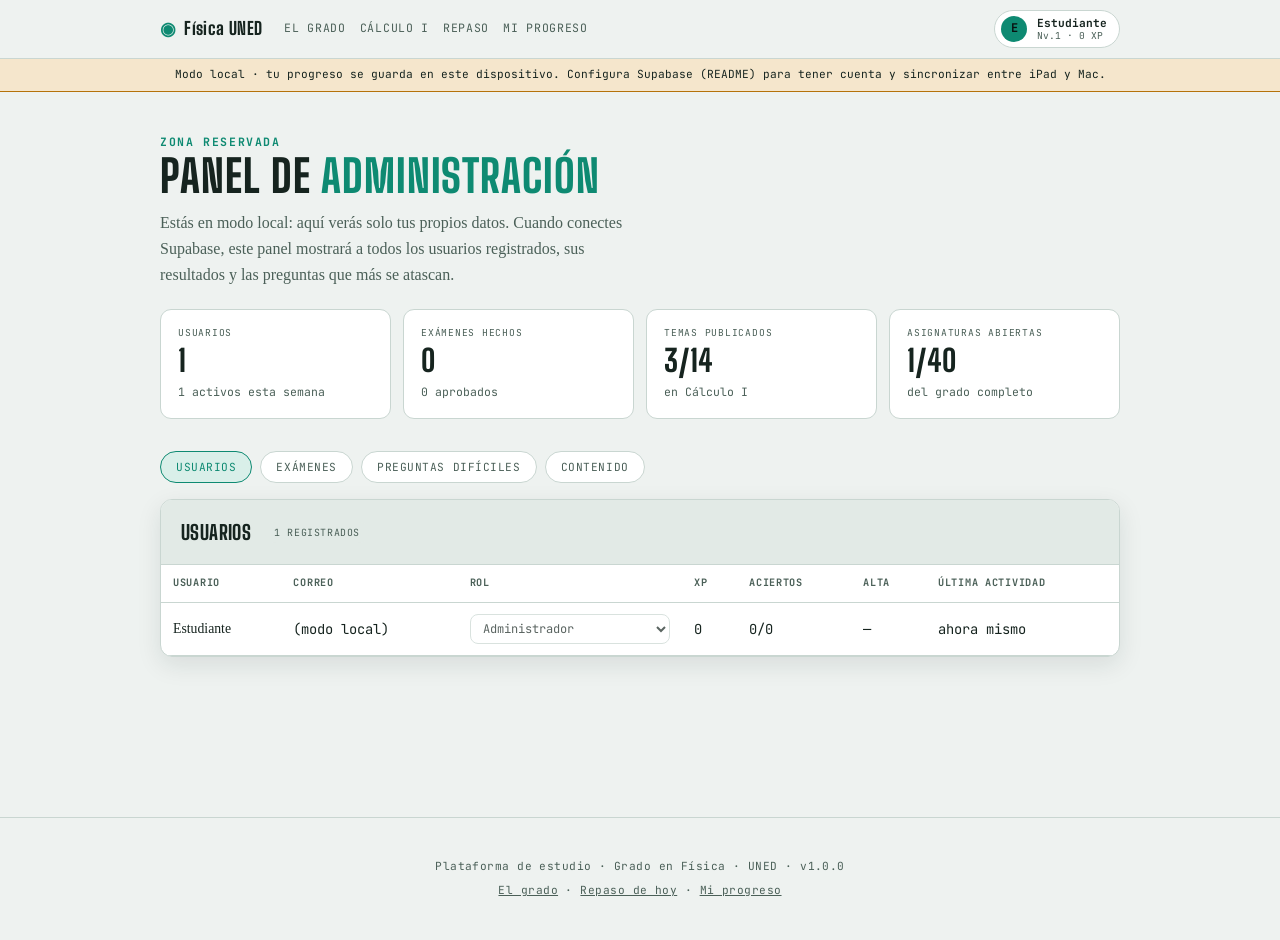
==== commit 019e0d00: "Add files via upload" ====
--- a/admin.html
+++ b/admin.html
@@ -510,8 +510,8 @@
       "Cálculo de una variable mirado siempre desde la física: cinemática, campos, ondas y órbitas.",
     temas: [
       { code: "preliminares", n: 1,  titulo: "Preliminares",                             gancho: "Números, rectas, cónicas, funciones y trigonometría", estado: "publicado", ruta: "tema-am1-01-preliminares.html", preguntas: 21 },
-      { code: "limites",      n: 2,  titulo: "Límites y continuidad",                     gancho: "El instante en el cálculo de velocidades",           estado: "pendiente" },
-      { code: "derivadas",    n: 3,  titulo: "Diferenciación",                            gancho: "La derivada como razón de cambio física",            estado: "pendiente" },
+      { code: "limites",      n: 2,  titulo: "Límites y continuidad",                     gancho: "El instante en el cálculo de velocidades",           estado: "publicado", ruta: "tema-am1-02-limites.html", preguntas: 21 },
+      { code: "derivadas",    n: 3,  titulo: "Diferenciación",                            gancho: "La derivada como razón de cambio física",            estado: "publicado", ruta: "tema-am1-03-derivadas.html", preguntas: 21 },
       { code: "trascendentes",n: 4,  titulo: "Funciones trascendentes",                   gancho: "Crecimiento exponencial, desintegración radiactiva", estado: "pendiente" },
       { code: "aplic-deriv",  n: 5,  titulo: "Aplicaciones de las derivadas",             gancho: "Optimización y razones de cambio relacionadas",      estado: "pendiente" },
       { code: "integracion",  n: 6,  titulo: "Integración",                               gancho: "De la velocidad a la posición",                      estado: "pendiente" },
@@ -1413,6 +1413,8 @@
    y la cola de repaso espaciado se guardan usando ese id.
    ========================================================================== */
 
+const bancoAm1Preliminares = (() => {
+
 const ESTACIONES = [
   {
     id: "s1",
@@ -1721,7 +1723,638 @@
   ruta: "tema-am1-01-preliminares.html",
 };
 
-const bancoAm1Preliminares = { ESTACIONES, EXAMEN, TODAS, META };
+return { ESTACIONES, EXAMEN, TODAS, META };
+
+})();
+
+/* ===== módulo: assets/js/banco/am1-limites.js ===== */
+/* ==========================================================================
+   BANCO DE PREGUNTAS — Análisis Matemático I · Tema 2: Límites y continuidad
+   Fuente: Capítulo 1 del libro de la asignatura (UNED).
+   Cada pregunta lleva un id estable: no cambiarlo nunca, porque el progreso
+   y la cola de repaso espaciado se guardan usando ese id.
+   ========================================================================== */
+
+const bancoAm1Limites = (() => {
+
+const ESTACIONES = [
+  {
+    id: "l1",
+    titulo: "Velocidad media y velocidad instantánea",
+    preguntas: [
+      {
+        id: "l1q1",
+        q: "Una piedra cae según y = 4,9t² m. ¿Cuál es su velocidad media entre t = 1 s y t = 2 s?",
+        opts: ["14,7 m/s", "9,8 m/s", "4,9 m/s", "19,6 m/s"],
+        correcta: 0,
+        explica: "v̄ = Δy/Δt = [4,9(2²) − 4,9(1²)]/(2−1) = (19,6 − 4,9)/1 = 14,7 m/s — el mismo cálculo del Ejemplo 1 del libro.",
+      },
+      {
+        id: "l1q2",
+        q: "Para hallar la velocidad instantánea en t = 1 s, el libro construye el cociente [4,9(1+h)² − 4,9]/h y reduce h hacia 0. ¿A qué valor se acerca ese cociente?",
+        opts: ["9,8 m/s", "4,9 m/s", "0 m/s", "19,6 m/s"],
+        correcta: 0,
+        explica: "Simplificando (Ejemplo 3): el cociente vale 9,8 + 4,9h, que tiende a 9,8 cuando h→0. Es la velocidad instantánea en t = 1 s.",
+      },
+      {
+        id: "l1q3",
+        q: "La velocidad instantánea de la piedra en el instante t, obtenida como límite del cociente de Newton, es v(t) = 9,8t. ¿Por qué no basta con sustituir h = 0 directamente en el cociente original?",
+        opts: [
+          "Porque eso implicaría dividir por cero: el cociente 0/0 no está definido sin simplificar antes",
+          "Porque 9,8t solo vale para t = 1",
+          "Porque la piedra deja de caer en h = 0",
+        ],
+        correcta: 0,
+        explica: "El cociente de Newton tiene h en el denominador. Antes de poder evaluar h = 0 hay que simplificar algebraicamente (factorizar, cancelar) para eliminar esa división prohibida.",
+      },
+    ],
+  },
+  {
+    id: "l2",
+    titulo: "Cálculo algebraico de límites",
+    preguntas: [
+      {
+        id: "l2q1",
+        q: "Para f(x) = (x² − 1)/(x − 1), factorizando el numerador se obtiene f(x) = x + 1 para x ≠ 1. ¿Cuánto vale lím<sub>x→1</sub> f(x)?",
+        opts: ["2", "0", "1", "No existe"],
+        correcta: 0,
+        explica: "Aunque f(1) no está definida (0/0), el límite existe: lím f(x) = lím (x+1) = 2 (Ejemplo 1, Sección 1.2). La gráfica tiene un 'agujero' en (1,2), no una barrera.",
+      },
+      {
+        id: "l2q2",
+        q: "La biomasa de un cultivo de algas se mide como m(t). La tasa media de crecimiento entre el día 10 y el día 40 es exactamente…",
+        opts: [
+          "La pendiente de la recta secante que une los puntos (10, m(10)) y (40, m(40))",
+          "El valor de m en el día 25",
+          "La derivada segunda de m",
+        ],
+        correcta: 0,
+        explica: "Δm/Δt es, por definición, la pendiente de la secante entre esos dos puntos de la gráfica — el mismo principio que la velocidad media en cinemática.",
+      },
+      {
+        id: "l2q3",
+        q: "Para calcular lím<sub>x→4</sub> (√x − 2)/(x² − 16), el libro multiplica numerador y denominador por el conjugado √x + 2. ¿Qué consigue con eso?",
+        opts: [
+          "Eliminar la raíz del numerador para poder cancelar el factor (x − 4) que anula el denominador",
+          "Convertir el límite en una suma",
+          "Cambiar el punto donde se calcula el límite",
+        ],
+        correcta: 0,
+        explica: "(√x−2)(√x+2) = x−4, que cancela con el (x−4) oculto en x²−16 = (x−4)(x+4). Así desaparece la indeterminación 0/0 (Ejemplo 4c, Sección 1.2).",
+      },
+    ],
+  },
+  {
+    id: "l3",
+    titulo: "Límites laterales",
+    preguntas: [
+      {
+        id: "l3q1",
+        q: "La fuerza de rozamiento cinético sobre un bloque es F = −μN·sgn(v), que cambia bruscamente de signo según la dirección del movimiento. ¿Qué describe mejor esta situación en el lenguaje de los límites?",
+        opts: [
+          "sgn(v) tiene límites laterales distintos en v = 0 (−1 por la izquierda, 1 por la derecha), así que no existe el límite bilateral",
+          "sgn(v) es continua en v = 0",
+          "El límite de sgn(v) en v = 0 vale 0",
+        ],
+        correcta: 0,
+        explica: "lím<sub>v→0⁻</sub> sgn(v) = −1 y lím<sub>v→0⁺</sub> sgn(v) = 1 (Ejemplo 6, Sección 1.2). Como no coinciden, no existe lím<sub>v→0</sub> sgn(v): la fricción cinética no está definida en reposo exacto.",
+      },
+      {
+        id: "l3q2",
+        q: "Según el Teorema 1 del libro, una función f(x) tiene límite L en x = a si y solo si…",
+        opts: [
+          "Existen los límites laterales por la izquierda y por la derecha, y ambos son iguales a L",
+          "f(a) está definida",
+          "f es un polinomio",
+        ],
+        correcta: 0,
+        explica: "lím<sub>x→a</sub> f(x) = L ⟺ lím<sub>x→a⁻</sub> f(x) = lím<sub>x→a⁺</sub> f(x) = L (Teorema 1). Es la condición exacta que usa el ejemplo de la fricción.",
+      },
+      {
+        id: "l3q3",
+        q: "Para f(x) = |x−2|/(x²+x−6), el libro obtiene lím<sub>x→2⁺</sub> f(x) = 1/5 y lím<sub>x→2⁻</sub> f(x) = −1/5. ¿Qué se concluye sobre lím<sub>x→2</sub> f(x)?",
+        opts: [
+          "No existe, porque los límites laterales no coinciden",
+          "Vale 1/5",
+          "Vale 0"],
+        correcta: 0,
+        explica: "Como en el caso de sgn(v), límites laterales distintos (1/5 ≠ −1/5) significan que el límite bilateral no existe (Ejemplo 7, Sección 1.2).",
+      },
+    ],
+  },
+  {
+    id: "l4",
+    titulo: "Límites en el infinito",
+    preguntas: [
+      {
+        id: "l4q1",
+        q: "Un paracaidista en caída libre con rozamiento del aire se aproxima a una velocidad terminal constante cuando t → ∞. ¿Qué representa esto en el lenguaje del cálculo?",
+        opts: [
+          "Una asíntota horizontal: v(t) tiende a un límite finito L cuando t tiende a infinito",
+          "Una asíntota vertical",
+          "Una discontinuidad evitable",
+        ],
+        correcta: 0,
+        explica: "lím<sub>t→∞</sub> v(t) = L (velocidad terminal) es exactamente la definición de asíntota horizontal (Definición 3, Sección 1.3): la gráfica se acerca a la recta y = L sin cruzarla necesariamente.",
+      },
+      {
+        id: "l4q2",
+        q: "Según el resumen del libro sobre funciones racionales P<sub>m</sub>(x)/Q<sub>n</sub>(x) cuando x→±∞: si el grado del numerador es MENOR que el del denominador (m &lt; n), el límite es…",
+        opts: ["0", "a<sub>m</sub>/b<sub>n</sub>", "∞"],
+        correcta: 0,
+        explica: "Cuando m < n, el denominador crece más rápido y domina: el límite es 0 (resumen tras el Ejemplo 4, Sección 1.3).",
+      },
+      {
+        id: "l4q3",
+        q: "Para f(x) = x/√(x²+1), el libro demuestra que lím<sub>x→∞</sub> f(x) = 1 y lím<sub>x→−∞</sub> f(x) = −1. ¿Cuántas asíntotas horizontales tiene la gráfica?",
+        opts: ["Dos: y = 1 e y = −1", "Una: y = 1", "Ninguna"],
+        correcta: 0,
+        explica: "Al ser distintos los límites en +∞ y en −∞ (Ejemplo 2, Sección 1.3), la curva tiene dos asíntotas horizontales, una a cada lado.",
+      },
+    ],
+  },
+  {
+    id: "l5",
+    titulo: "Límites infinitos",
+    preguntas: [
+      {
+        id: "l5q1",
+        q: "La ley de Coulomb da un campo eléctrico E(r) = k·q/r² creado por una carga puntual. ¿Qué ocurre con lím<sub>r→0</sub> E(r)?",
+        opts: [
+          "Es un límite infinito: E(r) crece sin cota cuando r se acerca a 0 por cualquier lado",
+          "Vale 0",
+          "Vale k·q",
+        ],
+        correcta: 0,
+        explica: "Es la misma estructura que 1/x² del Ejemplo 6 de la Sección 1.3: lím<sub>x→0</sub> 1/x² = ∞. El eje r = 0 es una asíntota vertical del campo.",
+      },
+      {
+        id: "l5q2",
+        q: "Para f(x) = 1/x, el libro distingue lím<sub>x→0⁺</sub> f(x) = ∞ de lím<sub>x→0⁻</sub> f(x) = −∞. ¿Qué significa esto físicamente si f representara, por ejemplo, la fuerza entre dos placas al acercarse a distancia cero por un lado u otro?",
+        opts: [
+          "El signo del límite infinito depende del lado por el que x se aproxima a 0",
+          "El límite es siempre +∞, sin importar el lado",
+          "No existen los límites laterales en este caso",
+        ],
+        correcta: 0,
+        explica: "Ejemplo 7 de la Sección 1.3: por la derecha 1/x → ∞, por la izquierda 1/x → −∞. Los límites laterales infinitos sí 'existen' en sentido simbólico, pero son distintos.",
+      },
+      {
+        id: "l5q3",
+        q: "¿Por qué '∞' no se puede tratar como un número normal al escribir lím<sub>x→0</sub> 1/x² = ∞?",
+        opts: [
+          "Porque solo es una notación que describe que los valores crecen sin cota, no un límite que realmente exista como número",
+          "Porque el límite en realidad vale cero",
+          "Porque ∞ es igual a −∞",
+        ],
+        correcta: 0,
+        explica: "El libro insiste: escribir esto no equivale a decir que el límite existe. Es una forma útil de describir un comportamiento, no un valor numérico real (Sección 1.3).",
+      },
+    ],
+  },
+  {
+    id: "l6",
+    titulo: "Continuidad",
+    preguntas: [
+      {
+        id: "l6q1",
+        q: "La función de Heaviside H(x), que modela un interruptor que se enciende en t = 0, es continua por la derecha en 0 pero no por la izquierda. ¿Qué significa 'continua por la derecha' según la Definición 5?",
+        opts: [
+          "Que lím<sub>x→0⁺</sub> H(x) = H(0)",
+          "Que H(x) = 0 para todo x",
+          "Que H es continua en todo punto",
+        ],
+        correcta: 0,
+        explica: "Continuidad por la derecha en c significa lím<sub>x→c⁺</sub> f(x) = f(c) (Definición 5). El interruptor 'ya está encendido' exactamente en el instante en que se activa.",
+      },
+      {
+        id: "l6q2",
+        q: "Un patrón de difracción tiene intensidad proporcional a f(x) = sen(x)/x, que no está definida en x = 0. Como lím<sub>x→0</sub> sen(x)/x = 1 (Ejercicio 47, Sección 1.2), ¿qué tipo de discontinuidad tiene f en 0?",
+        opts: [
+          "Evitable: basta con definir f(0) = 1 para que quede continua",
+          "De salto, no se puede evitar",
+          "No es una discontinuidad, f ya es continua en 0",
+        ],
+        correcta: 0,
+        explica: "Como el límite existe (vale 1) pero f(0) no está definida, es una discontinuidad evitable (Sección 1.4): se define F(0)=1 y se obtiene la extensión continua.",
+      },
+      {
+        id: "l6q3",
+        q: "Según el Teorema 6 del libro, si f y g son continuas en c, ¿cuál de estas combinaciones NO se garantiza continua en c sin una condición adicional?",
+        opts: [
+          "f/g, a menos que se exija además g(c) ≠ 0",
+          "f + g",
+          "f · g",
+        ],
+        correcta: 0,
+        explica: "El cociente f/g es continuo en c siempre que g(c) ≠ 0 (Teorema 6, apartado 4) — si el denominador se anula ahí, la continuidad no está garantizada.",
+      },
+    ],
+  },
+  {
+    id: "l7",
+    titulo: "Teorema Max-Min, Valor Medio y bisección",
+    preguntas: [
+      {
+        id: "l7q1",
+        q: "Con 200 m de valla se busca el área máxima de un campo rectangular. El libro obtiene A(x) = 100x − x², cuyo máximo es A = 2500 m² en x = 50. ¿Qué teorema garantiza de antemano que ese máximo existe?",
+        opts: [
+          "El Teorema Max-Min: toda función continua en un intervalo cerrado y finito alcanza un máximo y un mínimo absolutos",
+          "El Teorema del Sándwich",
+          "El Teorema 1 de límites laterales",
+        ],
+        correcta: 0,
+        explica: "A(x) es continua en el intervalo cerrado [0,100], así que el Teorema 8 (Max-Min) garantiza que existe un máximo absoluto, antes incluso de calcularlo completando el cuadrado.",
+      },
+      {
+        id: "l7q2",
+        q: "Dos cargas eléctricas fijas crean un potencial neto V(x) a lo largo de una recta, con V(a) &gt; 0 y V(b) &lt; 0 en dos puntos a y b. ¿Qué garantiza el Teorema del Valor Medio (de continuidad) sobre el punto de equilibrio V = 0?",
+        opts: [
+          "Que existe al menos un punto c entre a y b donde V(c) = 0, siempre que V sea continua en [a,b]",
+          "Que V(x) = 0 para todo x entre a y b",
+          "Que no puede existir ningún punto de equilibrio",
+        ],
+        correcta: 0,
+        explica: "El Teorema 9 asegura que una función continua toma todos los valores intermedios entre V(a) y V(b) — en particular el 0, si V(a) y V(b) tienen signos opuestos.",
+      },
+      {
+        id: "l7q3",
+        q: "El método de la bisección para resolver x³ − x − 1 = 0 en [1,2] (Ejemplo 12) divide el intervalo por la mitad en cada paso y se queda con la mitad donde la función cambia de signo. ¿Por qué funciona este método?",
+        opts: [
+          "Porque f es continua y cambia de signo en los extremos de cada subintervalo, así que el Teorema del Valor Medio garantiza una raíz dentro",
+          "Porque f es un polinomio de grado impar",
+          "Porque el intervalo [1,2] tiene longitud 1",
+        ],
+        correcta: 0,
+        explica: "En cada bisección se conserva la propiedad de signos opuestos en los extremos; como f es continua, el TVM asegura que la raíz sigue atrapada en esa mitad — así el intervalo se estrecha hasta la precisión deseada.",
+      },
+    ],
+  },
+];
+
+const EXAMEN = [
+  {
+    id: "lex1",
+    q: "La velocidad instantánea de una piedra en caída libre y = 4,9t² se define como…",
+    opts: ["El límite de la velocidad media cuando el intervalo de tiempo tiende a cero", "La velocidad media en cualquier intervalo", "4,9 m/s siempre"],
+    correcta: 0,
+    explica: "v(t) = lím<sub>h→0</sub> [y(t+h) − y(t)]/h — la definición de velocidad instantánea como límite del cociente de Newton.",
+  },
+  {
+    id: "lex2",
+    q: "Para f(x) = x² − 1)/(x − 1), el límite cuando x→1 existe aunque f(1) no esté definida. Esto ilustra que…",
+    opts: ["El límite de f en un punto no depende del valor de f en ese punto", "f(1) siempre debe estar definida para que exista el límite", "El límite es siempre igual a f(a)"],
+    correcta: 0,
+    explica: "El libro lo remarca expresamente: lím<sub>x→a</sub> f(x) no depende de f(a), incluso cuando f(a) existe.",
+  },
+  {
+    id: "lex3",
+    q: "La fuerza de rozamiento F = −μN·sgn(v) no tiene límite en v = 0 porque…",
+    opts: ["Los límites laterales por la izquierda y por la derecha son distintos (−μN y μN)", "μN vale cero", "sgn(v) es continua en 0"],
+    correcta: 0,
+    explica: "sgn(v) salta de −1 a 1 en v=0: límites laterales distintos ⇒ no existe el límite bilateral.",
+  },
+  {
+    id: "lex4",
+    q: "Si la velocidad terminal de un paracaidista es 55 m/s, esto se expresa en cálculo como…",
+    opts: ["lím<sub>t→∞</sub> v(t) = 55", "lím<sub>t→0</sub> v(t) = 55", "v(t) = 55 para todo t"],
+    correcta: 0,
+    explica: "Es un límite en el infinito: la velocidad se aproxima a 55 m/s a medida que t crece indefinidamente, sin necesariamente alcanzarlo en tiempo finito.",
+  },
+  {
+    id: "lex5",
+    q: "El campo eléctrico de una carga puntual, E(r) = kq/r², cumple lím<sub>r→0</sub> E(r) = ∞. Esto es un ejemplo de…",
+    opts: ["Límite infinito (asíntota vertical en r = 0)", "Límite en el infinito", "Discontinuidad evitable"],
+    correcta: 0,
+    explica: "Al igual que 1/x², el campo crece sin cota cuando r→0: es un límite infinito, con asíntota vertical en r=0.",
+  },
+  {
+    id: "lex6",
+    q: "La función de Heaviside H(x) (un interruptor que se enciende en x=0) es discontinua en x=0 porque…",
+    opts: ["Sus límites laterales en 0 no coinciden: 0 por la izquierda, 1 por la derecha", "H(0) no está definida", "H es discontinua en todo punto"],
+    correcta: 0,
+    explica: "lím<sub>x→0⁻</sub> H(x) = 0 ≠ 1 = lím<sub>x→0⁺</sub> H(x): al no coincidir los límites laterales, H no es continua en 0 (aunque sí es continua por la derecha).",
+  },
+  {
+    id: "lex7",
+    q: "sen(x)/x no está definida en x=0, pero lím<sub>x→0</sub> sen(x)/x = 1. Se dice que tiene una discontinuidad…",
+    opts: ["Evitable: se puede redefinir el valor en ese punto para lograr continuidad", "De salto, imposible de evitar", "Infinita"],
+    correcta: 0,
+    explica: "Como el límite existe, basta con definir f(0)=1 para obtener la extensión continua — es una discontinuidad evitable.",
+  },
+  {
+    id: "lex8",
+    q: "Para hallar dónde se anula el potencial eléctrico neto de dos cargas, el método de la bisección funciona porque…",
+    opts: ["El Teorema del Valor Medio garantiza una raíz en cualquier subintervalo donde la función continua cambie de signo", "El potencial siempre es cero en el punto medio", "Las cargas eléctricas son discontinuas"],
+    correcta: 0,
+    explica: "Cada bisección conserva el cambio de signo en los extremos; como la función es continua, el TVM asegura que la raíz sigue dentro de esa mitad, estrechando el intervalo hasta la precisión buscada.",
+  },
+];
+
+const TODAS = [...ESTACIONES.flatMap((e) => e.preguntas), ...EXAMEN];
+const META = {
+  subject: "am1",
+  topic: "limites",
+  titulo: "Límites y continuidad",
+  ruta: "tema-am1-02-limites.html",
+};
+
+return { ESTACIONES, EXAMEN, TODAS, META };
+
+})();
+
+/* ===== módulo: assets/js/banco/am1-derivadas.js ===== */
+/* ==========================================================================
+   BANCO DE PREGUNTAS — Análisis Matemático I · Tema 3: Diferenciación
+   Fuente: Capítulo 2 del libro de la asignatura (UNED).
+   Cada pregunta lleva un id estable: no cambiarlo nunca, porque el progreso
+   y la cola de repaso espaciado se guardan usando ese id.
+   ========================================================================== */
+
+const bancoAm1Derivadas = (() => {
+
+const ESTACIONES = [
+  {
+    id: "d1",
+    titulo: "El cociente de Newton",
+    preguntas: [
+      {
+        id: "d1q1",
+        q: "La energía potencial de un oscilador es U(x) = x² (julios, x en metros). Con el cociente de Newton, la pendiente de U en x₀ = 1 es…",
+        opts: ["2", "1", "0", "4"],
+        correcta: 0,
+        explica: "lím<sub>h→0</sub> [(1+h)² − 1]/h = lím (2+h) = 2 — igual que el Ejemplo 1 del libro con y = x².",
+      },
+      {
+        id: "d1q2",
+        q: "Para f(x) = x^(1/3), el cociente de Newton en x = 0 tiende a infinito. ¿Qué significa esto para la gráfica?",
+        opts: ["Que el eje y es tangente vertical en el origen", "Que no hay tangente en absoluto", "Que la función es discontinua en 0"],
+        correcta: 0,
+        explica: "Cuando el límite del cociente de Newton es +∞ o −∞, sí hay tangente: es la recta vertical x = x₀ (Definición 2, Sección 2.1).",
+      },
+      {
+        id: "d1q3",
+        q: "Un potencial en forma de 'V', U(x) = |x|, modela una pared rígida en x = 0. Justo ahí, la fuerza F = −dU/dx…",
+        opts: ["No está definida: los límites laterales del cociente de Newton no coinciden", "Vale exactamente 0", "Vale +1 siempre"],
+        correcta: 0,
+        explica: "El cociente de Newton de |x| en 0 es sgn(h): +1 por la derecha, −1 por la izquierda. Al no coincidir, no existe derivada ahí (Ejemplo 4, Sección 2.1).",
+      },
+    ],
+  },
+  {
+    id: "d2",
+    titulo: "La derivada y la notación de Leibniz",
+    preguntas: [
+      {
+        id: "d2q1",
+        q: "Un cuerpo permanece en reposo: su posición x(t) es constante. ¿Cuánto vale v(t) = x′(t)?",
+        opts: ["0", "1", "x", "Depende de t"],
+        correcta: 0,
+        explica: "La derivada de una función constante es 0 (Ejemplo 1, Sección 2.2): sin cambio de posición no hay velocidad.",
+      },
+      {
+        id: "d2q2",
+        q: "Según la Tabla 1 del libro, la derivada de √x es…",
+        opts: ["1/(2√x)", "2√x", "1/x²", "√x/2"],
+        correcta: 0,
+        explica: "d/dx √x = 1/(2√x) para x &gt; 0 — calculada racionalizando el cociente de Newton (Ejemplo 2c).",
+      },
+      {
+        id: "d2q3",
+        q: "En la diferenciación gráfica, si la curva x(t) está bajando (pendiente negativa) en un instante t₀, ¿qué indica eso sobre v(t₀)?",
+        opts: ["v(t₀) es negativa", "v(t₀) es positiva", "v(t₀) es cero"],
+        correcta: 0,
+        explica: "La pendiente de x(t) en t₀ ES v(t₀). Si la curva desciende, la velocidad es negativa: el objeto retrocede.",
+      },
+    ],
+  },
+  {
+    id: "d3",
+    titulo: "Sumas, productos y cocientes",
+    preguntas: [
+      {
+        id: "d3q1",
+        q: "La posición de una partícula es x(t) = 2t³ − 5t² + 4t + 7. Aplicando la regla de la suma, v(t) es…",
+        opts: ["6t² − 10t + 4", "2t² − 5t + 4", "6t³ − 10t² + 4t"],
+        correcta: 0,
+        explica: "d/dt(2t³−5t²+4t+7) = 6t² − 10t + 4, exactamente como el Ejemplo 1(a) de la Sección 2.3.",
+      },
+      {
+        id: "d3q2",
+        q: "Con f(t) = t²+1 y g(t) = t³+4 representando dos magnitudes cuyo producto es una energía E(t) = f(t)g(t), la Regla del Producto da E′(t) =",
+        opts: ["5t⁴ + 3t² + 8t", "2t·3t²", "6t⁵"],
+        correcta: 0,
+        explica: "E′ = f′g + fg′ = 2t(t³+4) + (t²+1)(3t²) = 5t⁴+3t²+8t — igual que expandir el polinomio y derivar (Ejemplo 3).",
+      },
+      {
+        id: "d3q3",
+        q: "Un potencial de interacción es U(x) = 1/(x²+1). Con la Regla de la Inversa, U′(x) es…",
+        opts: ["−2x/(x²+1)²", "1/(2x)", "2x/(x²+1)"],
+        correcta: 0,
+        explica: "(1/f)′ = −f′/f² con f = x²+1, f′ = 2x: U′(x) = −2x/(x²+1)² (Ejemplo 7a, Sección 2.3).",
+      },
+    ],
+  },
+  {
+    id: "d4",
+    titulo: "La Regla de la Cadena",
+    preguntas: [
+      {
+        id: "d4q1",
+        q: "Para y = √(x²+1), la Regla de la Cadena da y′(x) =",
+        opts: ["x/√(x²+1)", "1/(2√(x²+1))", "2x√(x²+1)"],
+        correcta: 0,
+        explica: "Externa √u con u = x²+1: y′ = [1/(2√u)]·(2x) = x/√(x²+1) (Ejemplo 2, Sección 2.4).",
+      },
+      {
+        id: "d4q2",
+        q: "Según el Ejemplo 3(a) del libro, d/dx (7x−3)¹⁰ =",
+        opts: ["70(7x−3)⁹", "10(7x−3)⁹", "10(7x−3)⁹·7x"],
+        correcta: 0,
+        explica: "Externa u¹⁰ con u = 7x−3: derivada = 10(7x−3)⁹·7 = 70(7x−3)⁹.",
+      },
+      {
+        id: "d4q3",
+        q: "Un engranaje A gira 3 vueltas por cada vuelta de B, y B gira 4 vueltas por cada vuelta de C. ¿Cuántas vueltas da A por cada vuelta de C?",
+        opts: ["12", "7", "3,5"],
+        correcta: 0,
+        explica: "Las tasas se multiplican en cadena: 3·4 = 12, igual que dy/dx = (dy/du)(du/dx).",
+      },
+    ],
+  },
+  {
+    id: "d5",
+    titulo: "Derivadas trigonométricas",
+    preguntas: [
+      {
+        id: "d5q1",
+        q: "Según el Teorema 9 del libro, d/dx sen x =",
+        opts: ["cos x", "−cos x", "−sen x"],
+        correcta: 0,
+        explica: "d/dx sen x = cos x (Teorema 9), a partir de lím (sen h)/h = 1 y lím (cos h − 1)/h = 0.",
+      },
+      {
+        id: "d5q2",
+        q: "Un oscilador tiene posición x(t) = A·cos(ωt). ¿Cuál es su velocidad v(t) = dx/dt?",
+        opts: ["−Aω·sen(ωt)", "A·sen(ωt)", "Aω·cos(ωt)"],
+        correcta: 0,
+        explica: "Por la Regla de la Cadena, d/dt cos(ωt) = −ω·sen(ωt), así que v(t) = −Aω·sen(ωt).",
+      },
+      {
+        id: "d5q3",
+        q: "En el movimiento armónico simple, la aceleración a(t) se relaciona con la posición x(t) mediante…",
+        opts: ["a(t) = −ω²·x(t)", "a(t) = ω²·x(t)", "a(t) es siempre constante"],
+        correcta: 0,
+        explica: "a(t) = −Aω²cos(ωt) = −ω²x(t): la ecuación d²y/dt² + ω²y = 0 que verifica el Ejemplo 3 de la Sección 2.8.",
+      },
+    ],
+  },
+  {
+    id: "d6",
+    titulo: "El Teorema del Valor Medio",
+    preguntas: [
+      {
+        id: "d6q1",
+        q: "Un coche recorre 150 km en 2 horas. Según el Teorema del Valor Medio, ¿qué se puede afirmar con certeza?",
+        opts: [
+          "El coche alcanzó exactamente 75 km/h en algún instante del trayecto",
+          "El coche viajó siempre a 75 km/h",
+          "El coche nunca superó los 75 km/h",
+        ],
+        correcta: 0,
+        explica: "La velocidad media es 75 km/h. El TVM garantiza que la velocidad instantánea coincidió con esa media en al menos un instante.",
+      },
+      {
+        id: "d6q2",
+        q: "Para f(x) = x³ − 12x + 1, f′(x) = 3(x−2)(x+2). ¿En qué intervalo es f decreciente?",
+        opts: ["(−2, 2)", "(−∞, −2)", "(2, ∞)"],
+        correcta: 0,
+        explica: "f′(x) es negativa entre −2 y 2, así que f decrece en (−2, 2) (Ejemplo 4, Sección 2.6).",
+      },
+      {
+        id: "d6q3",
+        q: "Si la velocidad de un objeto es negativa y su aceleración también es negativa, el objeto está…",
+        opts: [
+          "Moviéndose a la izquierda, cada vez más rápido",
+          "Moviéndose a la derecha y acelerando",
+          "En reposo",
+        ],
+        correcta: 0,
+        explica: "Velocidad y aceleración con el mismo signo: el objeto se mueve a la izquierda y el módulo de su velocidad aumenta (Tabla 2, Sección 2.11).",
+      },
+    ],
+  },
+  {
+    id: "d7",
+    titulo: "Orden superior, velocidad y caída libre",
+    preguntas: [
+      {
+        id: "d7q1",
+        q: "Para y(t) = −4,9t² + 8t + 10 (objeto lanzado desde un tejado), la velocidad v(t) = y′(t) es…",
+        opts: ["−9,8t + 8", "−4,9t + 8", "9,8t − 8"],
+        correcta: 0,
+        explica: "d/dt(−4,9t²+8t+10) = −9,8t + 8, con las reglas de la suma y de la potencia (Ejemplo 3, Sección 2.11).",
+      },
+      {
+        id: "d7q2",
+        q: "La aceleración de ese mismo objeto, a(t) = y″(t), es…",
+        opts: ["−9,8 (constante)", "−9,8t", "8"],
+        correcta: 0,
+        explica: "a(t) = d/dt(−9,8t+8) = −9,8 m/s² — la aceleración de la gravedad, constante durante todo el vuelo.",
+      },
+      {
+        id: "d7q3",
+        q: "Si conocemos y″(t) = −g y las condiciones iniciales y(0)=y₀, y′(0)=v₀, ¿qué operación permite reconstruir y(t) por completo?",
+        opts: [
+          "Calcular dos primitivas sucesivas y fijar las constantes con los datos iniciales",
+          "Derivar dos veces más",
+          "Multiplicar dos veces por g",
+        ],
+        correcta: 0,
+        explica: "Como en el Ejemplo 4 de la Sección 2.11: se integra y″=−g una vez (constante C₁=v₀) y otra vez (constante C₂=y₀), dando y(t) = −½gt² + v₀t + y₀.",
+      },
+    ],
+  },
+];
+
+const EXAMEN = [
+  {
+    id: "dex1",
+    q: "El cociente de Newton para f(x) = x² en un punto general x₀ es (2x₀h+h²)/h. Al tomar el límite h→0, f′(x₀) =",
+    opts: ["2x₀", "x₀²", "2"],
+    correcta: 0,
+    explica: "lím<sub>h→0</sub>(2x₀+h) = 2x₀ — la fórmula general que confirma que la derivada de x² es 2x.",
+  },
+  {
+    id: "dex2",
+    q: "Según la Tabla 1 del libro, la derivada de 1/x es",
+    opts: ["−1/x²", "1/x²", "−1/x"],
+    correcta: 0,
+    explica: "d/dx(1/x) = −1/x² (x≠0), obtenida racionalizando el cociente de Newton (Ejemplo 2b, Sección 2.2).",
+  },
+  {
+    id: "dex3",
+    q: "Con la Regla del Cociente, la derivada de y = (1−x²)/(1+x²) es",
+    opts: ["−4x/(1+x²)²", "4x/(1+x²)²", "−2x/(1+x²)"],
+    correcta: 0,
+    explica: "dy/dx = [(1+x²)(−2x)−(1−x²)(2x)]/(1+x²)² = −4x/(1+x²)² (Ejemplo 9a, Sección 2.3).",
+  },
+  {
+    id: "dex4",
+    q: "Si dy/du = 5 y du/dx = −2, la Regla de la Cadena da dy/dx =",
+    opts: ["−10", "3", "−2,5"],
+    correcta: 0,
+    explica: "dy/dx = (dy/du)·(du/dx) = 5·(−2) = −10: las tasas se multiplican en cadena.",
+  },
+  {
+    id: "dex5",
+    q: "d/dx tan x =",
+    opts: ["sec²x", "−csc²x", "sec x·tan x"],
+    correcta: 0,
+    explica: "Con la Regla del Cociente sobre tan x = sen x/cos x se obtiene d/dx tan x = sec²x (Ejemplo 4, Sección 2.5).",
+  },
+  {
+    id: "dex6",
+    q: "El Teorema de Rolle es el caso particular del Teorema del Valor Medio en el que…",
+    opts: [
+      "La cuerda entre a y b tiene pendiente 0, porque f(a) = f(b)",
+      "f no es continua",
+      "El intervalo [a,b] es infinito",
+    ],
+    correcta: 0,
+    explica: "Si g(a)=g(b), la cuerda es horizontal, así que el TVM garantiza un punto c con g′(c)=0: eso es el Teorema de Rolle.",
+  },
+  {
+    id: "dex7",
+    q: "La aceleración de un objeto en movimiento es la derivada de…",
+    opts: [
+      "La velocidad (es decir, la segunda derivada de la posición)",
+      "La posición",
+      "El tiempo",
+    ],
+    correcta: 0,
+    explica: "a(t) = dv/dt = d²x/dt² — la aceleración es la derivada de la velocidad y, por tanto, la segunda derivada de la posición.",
+  },
+  {
+    id: "dex8",
+    q: "Para la circunferencia x²+y²=25, diferenciando implícitamente se obtiene dy/dx = −x/y. En el punto (3,−4), la pendiente vale",
+    opts: ["3/4", "−3/4", "4/3"],
+    correcta: 0,
+    explica: "dy/dx en (3,−4) es −3/(−4) = 3/4 — el mismo resultado que despejar y = −√(25−x²) y derivar explícitamente (Ejemplo 2, Sección 2.9).",
+  },
+];
+
+const TODAS = [...ESTACIONES.flatMap((e) => e.preguntas), ...EXAMEN];
+const META = {
+  subject: "am1",
+  topic: "derivadas",
+  titulo: "Diferenciación",
+  ruta: "tema-am1-03-derivadas.html",
+};
+
+return { ESTACIONES, EXAMEN, TODAS, META };
+
+})();
 
 /* ===== módulo: assets/js/banco.js ===== */
 /* ==========================================================================
@@ -1734,6 +2367,8 @@
 
 const REGISTRO = {
   "am1/preliminares": async () => bancoAm1Preliminares,
+  "am1/limites": async () => bancoAm1Limites,
+  "am1/derivadas": async () => bancoAm1Derivadas,
 };
 
 const cache = new Map();
